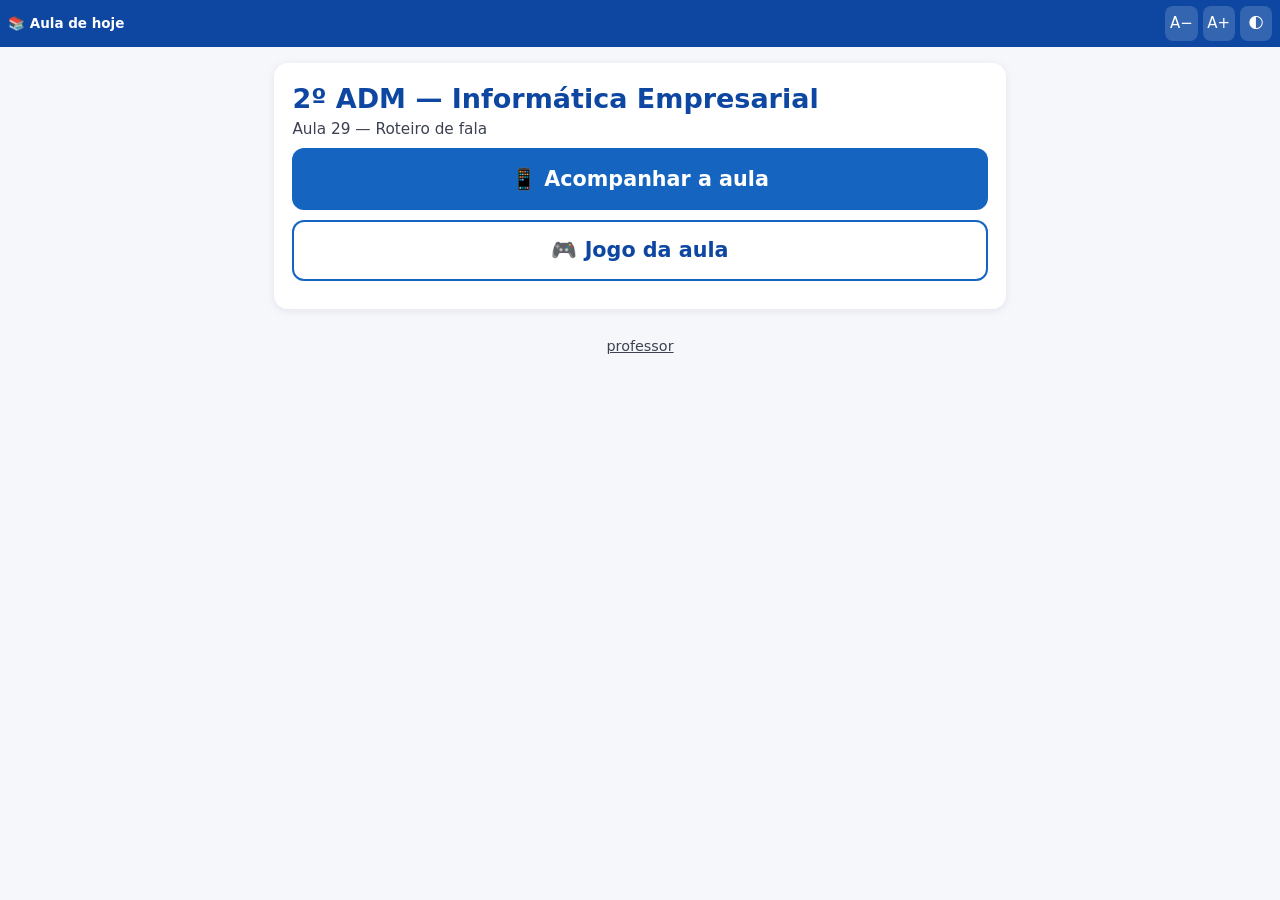
==== index.html @ 52e057ad "Add files via upload" ====
<!DOCTYPE html>
<html lang="pt-BR">
<head>
<meta charset="UTF-8">
<meta name="viewport" content="width=device-width, initial-scale=1, viewport-fit=cover">
<meta name="theme-color" content="#0D47A1">
<title>Aula de hoje</title>
<link rel="stylesheet" href="motor/viva.css">
<style>
  .card-aula { background: #fff; border-radius: var(--raio); padding: 1em; margin-bottom: 1em; box-shadow: 0 2px 10px rgba(20,30,60,.08); }
  .card-aula h2 { margin: .1em 0 .2em; color: var(--azul); }
  .card-aula .meta { color: var(--texto2); font-size: .85em; margin: 0 0 .7em; }
  .grande { display: block; text-align: center; text-decoration: none; font-size: 1.15em; padding: .8em; margin: .5em 0; border-radius: 12px; }
  .qr { max-width: 220px; margin: .4em auto 0; } .qr svg { width: 100%; height: auto; }
  .rodape { text-align: center; font-size: .8em; margin-top: 2em; }
  .rodape a { color: var(--texto2); }
</style>
</head>
<body class="aluno">
<header class="topo"><span class="tit">📚 Aula de hoje</span>
  <button type="button" data-a11y="menos" aria-label="Diminuir letra">A−</button>
  <button type="button" data-a11y="mais" aria-label="Aumentar letra">A+</button>
  <button type="button" data-a11y="contraste" aria-label="Alto contraste" aria-pressed="false">🌓</button>
</header>
<main class="aula" id="lista"></main>
<script src="motor/viva-core.js"></script>
<script src="motor/qrcode.js"></script>
<script src="aulas.js"></script>
<script>
  (function () {
    const V = Viva, L = window.AULAS_ATUAIS || [], m = V.$("#lista");
    V.a11y.init({});
    if (!L.length) { m.innerHTML = '<div class="card-aula"><h2>Nenhuma aula publicada agora.</h2><p>Aguarde o professor. 🙂</p></div>'; return; }
    const prof = new URLSearchParams(location.search).has("professor");
    m.innerHTML = (L.length > 1 ? "<p><b>Escolha a sua turma:</b></p>" : "") + L.map((a, k) => {
      const base = a.pasta.replace(/\/?$/, "/");
      return '<section class="card-aula"><h2>' + V.esc(a.rotulo) + '</h2><p class="meta">' + V.esc(a.titulo || "") + (a.data ? " · " + V.esc(a.data.split("-").reverse().join("/")) : "") + "</p>" +
        '<a class="btn grande" href="' + base + 'aluno.html">📱 Acompanhar a aula</a>' +
        (a.jogo ? '<a class="btn sec grande" href="' + base + 'jogo.html">🎮 Jogo da aula</a>' : "") +
        (a.extra || []).map((x) => '<a class="btn sec grande" href="' + V.esc(x.url) + '" target="_blank" rel="noopener">' + V.esc(x.rotulo) + "</a>").join("") +
        (prof ? '<p><a href="' + base + 'professor.html">👨‍🏫 Painel do professor</a> · <a href="' + base + 'tv.html">📺 TV</a></p><div class="qr" data-qr="' + k + '"></div>' : "") + "</section>";
    }).join("");
    if (prof) V.$$("[data-qr]").forEach((d) => (d.innerHTML = V.qrSVG(new URL(L[+d.dataset.qr].pasta.replace(/\/?$/, "/") + "aluno.html", location.href).href, 6)));
    m.insertAdjacentHTML("beforeend", '<p class="rodape"><a href="?professor">professor</a></p>');
  })();
</script>
</body>
</html>
---- motor/viva.css ----
@font-face { font-family: "Giz"; src: url("fontes/patrick-hand.woff2") format("woff2"); font-display: swap; } /* Patrick Hand, SIL OFL 1.1 */
/* Kit Aula Viva — estilos compartilhados. Cores conferidas para WCAG 2.1 AA (ferramentas/contraste.py). */
:root {
  --escala: 1;
  --azul: #0D47A1; --azul2: #1565C0; --azul-claro: #E3F2FD;
  --texto: #1a1a2e; --texto2: #3d4152; --fundo: #F6F7FB; --cartao: #ffffff; --borda: #d5d9e4;
  --dourado: #FFB300; --dourado-claro: #FFF8E1;
  --roxo: #6A1B9A; --roxo-claro: #F3E5F5;
  --verde: #2E7D32; --verde-claro: #E8F5E9;
  --vermelho: #C62828; --vermelho-claro: #FFEBEE;
  --laranja: #B33C00; --laranja-claro: #FFF3E0;
  --lousa: #1f2d26; --giz: #f5f5ee; --giz-amarelo: #ffe082;
  --cod-fundo: #0d1117; --cod-texto: #e6edf3;
  --fonte: "Segoe UI", system-ui, -apple-system, Roboto, Arial, sans-serif;
  --mono: "Cascadia Mono", "Consolas", "DejaVu Sans Mono", "Courier New", monospace;
  --raio: 14px;
}
* { box-sizing: border-box; }
html, body { margin: 0; }
body { font-family: var(--fonte); color: var(--texto); background: var(--fundo); }
button { font: inherit; cursor: pointer; color: inherit; background: #e8ebf3; border: 0; }
a { color: var(--azul2); }
code, pre, .py-editor, .pl-input { font-family: var(--mono); font-variant-ligatures: none !important; }
.btn { background: var(--azul2); color: #fff; border-radius: 10px; padding: .55em 1em; font-weight: 600; border: 2px solid transparent; }
.btn:hover { background: var(--azul); }
.btn.sec { background: #fff; color: var(--azul); border-color: var(--azul2); }
.btn.ok { background: var(--verde); }
.btn.perigo { background: var(--vermelho); }
.btn:disabled { opacity: .55; cursor: default; }
:focus-visible { outline: 3px solid var(--dourado); outline-offset: 2px; }
[hidden] { display: none !important; }

/* ===== Slide (conteúdo comum) ===== */
.slide { color: var(--texto); }
.s-titulo { color: var(--azul); margin: 0 0 .5em; line-height: 1.15; }
.s-texto { line-height: 1.45; margin: 0 0 .7em; }
.s-itens { padding-left: 1.2em; margin: 0; }
.s-itens li { margin: .35em 0; line-height: 1.4; transition: opacity .35s; }
.s-itens li.oculto { opacity: 0; }
.s-destaque { background: var(--dourado-claro); border-left: 6px solid var(--dourado); padding: .6em .9em; border-radius: 8px; margin-top: .8em; font-weight: 600; }
.s-tag { align-self: flex-start; display: inline-block; background: var(--roxo); color: #fff; font-weight: 700; border-radius: 99px; padding: .2em .8em; margin-bottom: .5em; font-size: .8em; }
.s-tag.quiz { background: var(--azul); } .s-tag.tut { background: #00695C; } .s-tag.pratica { background: var(--verde); } .s-tag.demo { background: var(--laranja); }
.s-pergunta { background: var(--azul-claro); border-radius: 10px; padding: .6em .9em; margin: .6em 0; font-weight: 600; }
.s-resposta { background: var(--verde-claro); border-left: 6px solid var(--verde); border-radius: 8px; padding: .6em .9em; margin: .6em 0; }
.s-fonte { font-size: .75em; color: var(--texto2); margin-top: .8em; }
.s-img { margin: .6em 0 0; text-align: center; } .s-img img { max-width: 100%; max-height: 340px; border-radius: 10px; } .s-img figcaption { font-size: .75em; color: var(--texto2); }
.s-hero { text-align: center; }
.s-hero h1 { margin: .2em 0; line-height: 1.1; }
.hero-emoji { font-size: 2.6em; }
.s-quadro { background: var(--lousa); color: var(--giz); border-radius: var(--raio); padding: 1em 1.3em; border: 10px solid #6d4c2f; }
.s-quadro .s-titulo { color: var(--giz-amarelo); }
.quadro-rotulo { font-size: .75em; color: var(--giz-amarelo); letter-spacing: .05em; margin-bottom: .3em; }
.quadro-linhas { font-size: calc(1.15em * var(--zq, 1)); }
.quadro-linhas p { margin: .25em 0; font-family: "Giz", "Segoe Print", "Comic Sans MS", cursive; line-height: 1.35; min-height: 1.35em; text-shadow: 0 0 1px rgba(255,255,255,.55), 1px 1px 0 rgba(0,0,0,.35); letter-spacing: .01em; }
.quadro-linhas p.digitando::after { color: #fff; content: "▮"; }
.quadro-linhas code { background: transparent; color: var(--giz-amarelo); }
.ativ-meta { display: flex; gap: .6em; flex-wrap: wrap; margin-bottom: .5em; }
.ativ-meta span { background: var(--verde-claro); color: #1b5e20; border-radius: 99px; padding: .2em .8em; font-weight: 600; font-size: .85em; }
.ativ-itens li { margin: .4em 0; line-height: 1.4; }
.ativ-itens label { display: flex; gap: .5em; align-items: flex-start; }
.ativ-itens input { width: 1.4em; height: 1.4em; flex: none; margin-top: .1em; }
.quiz-ops { display: grid; gap: .5em; }
.op { text-align: left; background: #fff; border: 2px solid var(--borda); border-radius: 10px; padding: .55em .8em; line-height: 1.3; color: var(--texto); }
.op b { display: inline-block; min-width: 1.5em; color: var(--azul); }
.op.certa { background: var(--verde-claro); border-color: var(--verde); }
.op.errada { background: var(--vermelho-claro); border-color: var(--vermelho); }
.op:disabled { cursor: default; opacity: 1; }
.cartas { display: grid; grid-template-columns: repeat(auto-fit, minmax(220px, 1fr)); gap: .7em; }
.carta { position: relative; min-height: 7em; border-radius: 12px; border: 2px solid var(--roxo); background: var(--roxo-claro); padding: .7em; perspective: 800px; color: var(--texto); }
.carta .frente, .carta .verso { display: block; line-height: 1.3; overflow-wrap: anywhere; }
.carta, .chip, .grupo, .op { min-width: 0; overflow-wrap: anywhere; }
.carta .verso { display: none; }
.carta.virada { background: #fff; border-color: var(--verde); }
.carta.virada .frente { display: none; } .carta.virada .verso { display: block; }
.carta:not(.virada) .frente { font-weight: 700; font-size: 1.1em; }
.classif-itens { display: flex; flex-wrap: wrap; gap: .4em; margin: .4em 0 .8em; min-height: 2em; }
.chip { background: #fff; border: 2px solid var(--azul2); border-radius: 99px; padding: .35em .8em; color: var(--texto); display: inline-block; }
.chip.sel { background: var(--dourado); border-color: #8a5a00; }
.chip.fixo { border-color: var(--verde); background: var(--verde-claro); margin: .15em; }
.classif-grupos { display: grid; grid-template-columns: repeat(auto-fit, minmax(200px, 1fr)); gap: .6em; }
.grupo { border: 2px dashed var(--azul2); border-radius: 12px; padding: .5em; min-height: 5em; background: #fff; }
.grupo-nome { font-weight: 700; color: var(--azul); margin-bottom: .3em; }
.treme { animation: treme .4s; }
@keyframes treme { 25% { transform: translateX(-6px); } 75% { transform: translateX(6px); } }
.faca-celular { display: inline-block; background: var(--dourado); color: #1a1a2e; font-weight: 700; padding: .4em 1em; border-radius: 99px; }
.dica-uso { font-size: .8em; color: var(--texto2); }
.balao { position: relative; background: var(--dourado-claro); border: 2px solid var(--dourado); border-radius: 14px; padding: .5em .8em; margin-top: .7em; line-height: 1.35; }
.balao::before { content: "💬 "; }

/* demo código */
.demo-cod .ed-barra { background: #1f2630; color: #c9d1d9; padding: .35em .7em; border-radius: 10px 10px 0 0; font-size: .7em; font-family: var(--mono); }
.ed-barra span { display: inline-block; width: .7em; height: .7em; border-radius: 50%; background: #ff5f56; margin-right: .25em; }
.ed-barra span:nth-child(2) { background: #ffbd2e; } .ed-barra span:nth-child(3) { background: #27c93f; }
.ed { background: var(--cod-fundo); color: var(--cod-texto); padding: .5em 0; border-radius: 0 0 10px 10px; overflow-x: auto; }
.ed-linha { display: flex; min-height: 1.45em; font-family: var(--mono); white-space: pre; }
.ed-linha.atual { background: #1c2b44; }
.ed-n { color: #8b949e; width: 2.4em; text-align: right; padding-right: .7em; flex: none; user-select: none; }
.ed code { background: none; color: inherit; }
.digitando::after { content: "▌"; color: var(--dourado); animation: pisca 1s steps(1) infinite; }
@keyframes pisca { 50% { opacity: 0; } }
.hl-kw { color: #ff7b72; } .hl-str { color: #a5d6ff; } .hl-num { color: #79c0ff; } .hl-com { color: #8b949e; } .hl-bi { color: #d2a8ff; } .hl-op { color: #e6edf3; }
.saida { margin-top: .5em; background: #fff; border: 2px solid var(--verde); border-radius: 10px; }
.saida-rot { background: var(--verde); color: #fff; font-weight: 700; padding: .2em .7em; font-size: .75em; }
.saida pre, pre.codigo { margin: 0; padding: .5em .8em; white-space: pre-wrap; font-family: var(--mono); }
pre.codigo { background: var(--cod-fundo); color: var(--cod-texto); border-radius: 10px; }

/* demo carta / e-mail */
.demo-carta { background: #fff; border: 2px solid var(--borda); border-radius: 12px; padding: .6em .9em; }
.demo-carta.papel { background: #fffdf5; background-image: repeating-linear-gradient(transparent 0 1.9em, #e3e7f1 1.9em 2em); }
.ct-cab { border-bottom: 2px solid var(--borda); margin-bottom: .4em; padding-bottom: .3em; }
.ct-campo { display: flex; gap: .6em; align-items: baseline; padding: .2em .3em; border-radius: 8px; min-height: 1.6em; }
.ct-campo.atual { background: var(--dourado-claro); outline: 2px solid var(--dourado); }
.ct-rot { flex: none; font-size: .7em; font-weight: 700; color: #fff; background: var(--azul2); border-radius: 99px; padding: .1em .6em; min-width: 5.5em; text-align: center; }
.ct-corpo .ct-campo { flex-direction: column; gap: .1em; }
.ct-corpo .ct-rot { background: var(--roxo); }
.ct-txt { line-height: 1.4; min-width: 0; overflow-wrap: anywhere; }
.ct-campo.vazia .ct-txt { color: transparent; }

/* demo e prática de planilha */
.pl-fx { display: flex; align-items: center; gap: .4em; border: 2px solid var(--borda); border-bottom: 0; background: #fff; padding: .3em .5em; border-radius: 10px 10px 0 0; font-family: var(--mono); }
.pl-nome { font-weight: 700; min-width: 2.6em; color: var(--azul); }
.pl-f { color: var(--texto2); font-style: italic; }
.pl-entrada { flex: 1; min-height: 1.3em; }
.pl-input { flex: 1; min-width: 0; font-size: 1em; padding: .3em .4em; border: 2px solid var(--azul2); border-radius: 6px; }
.pl-rola { overflow-x: auto; }
table.pl { border-collapse: collapse; background: #fff; width: 100%; font-variant-numeric: tabular-nums; }
.pl th { background: #eef1f6; color: var(--texto2); font-weight: 600; border: 1px solid #c7ccd8; padding: .2em .4em; font-size: .8em; }
.pl td { border: 1px solid #c7ccd8; padding: .25em .45em; white-space: nowrap; height: 1.8em; }
.pl td.num { text-align: right; }
.pl td.cab { font-weight: 700; background: #f3f6fb; }
.pl td.sel { outline: 3px solid var(--azul2); outline-offset: -3px; background: #e8f0fe; }
.pl td.ref { background: #fff3cd; box-shadow: inset 0 0 0 2px #c77700; }
.pl td.edit { background: #fffbea; cursor: pointer; }
.pl td.edit.sel { background: #e8f0fe; }
.pl td.acende { animation: acende 1.2s; }
@keyframes acende { 0% { background: #c8f7c5; } 100% { background: #e8f0fe; } }
.pl-msg { min-height: 1.4em; margin: .4em 0; }
.pl-msg.ok { color: var(--verde); font-weight: 700; }

/* python */
.py-editor { width: 100%; background: var(--cod-fundo); color: var(--cod-texto); border: 0; border-radius: 10px; padding: .6em; font-size: .95em; line-height: 1.45; tab-size: 4; resize: vertical; }
.py-botoes { display: flex; gap: .5em; margin: .5em 0; }
.py-saida { background: #fff; border: 2px solid var(--borda); border-radius: 10px; padding: .5em; min-height: 2.5em; white-space: pre-wrap; margin: 0; }
.py-saida.erro { border-color: var(--vermelho); color: #8e1b1b; background: var(--vermelho-claro); }
.py-saida.ok { border-color: var(--verde); background: var(--verde-claro); }

/* desenho */
.desenho canvas { width: 100%; border: 2px solid var(--borda); border-radius: 10px; background: #fff; touch-action: none; }
.cores { display: flex; gap: .4em; align-items: center; flex-wrap: wrap; margin-bottom: .4em; }
.cor { width: 2.2em; height: 2.2em; border-radius: 50%; border: 3px solid #fff; box-shadow: 0 0 0 2px var(--borda); }
.cor.sel { box-shadow: 0 0 0 3px var(--texto); }

/* apoio, glossário, dica */
.apoio-box { display: none; gap: .7em; align-items: center; background: var(--dourado-claro); border: 3px solid var(--dourado); border-radius: 14px; padding: .6em .8em; margin-bottom: .7em; }
.modo-apoio .apoio-box { display: flex; }
.apoio-emoji { font-size: 2.2em; }
.apoio-box p { margin: 0; font-size: 1.1em; font-weight: 600; line-height: 1.35; }
.glossario, .dica { margin-top: .8em; background: #fff; border: 2px solid var(--borda); border-radius: 10px; padding: .4em .7em; }
.glossario summary, .dica summary { font-weight: 700; cursor: pointer; }
.glossario dt { font-weight: 700; margin-top: .4em; } .glossario dd { margin: 0 0 .2em; }

/* ===== TV (palco 1600×900 escalado) ===== */
body.tv { background: #000; overflow: hidden; height: 100vh; }
.palco-envoltorio { width: 100vw; height: 100vh; display: flex; align-items: center; justify-content: center; }
.palco { width: 1600px; height: 900px; flex: none; transform-origin: center; background: var(--fundo); padding: 60px 90px; font-size: 38px; overflow: hidden; position: relative; display: flex; flex-direction: column; justify-content: safe center; }
.palco .s-titulo { font-size: 1.6em; }
.palco.t-hero { background: linear-gradient(135deg, #0D47A1, #0A2540); }
.palco.t-hero .s-hero { color: #fff; } .palco.t-hero .s-hero h1 { font-size: 2.3em; } .palco.t-hero .hero-sub { color: #e3f2fd; font-size: 1.1em; }
.palco.t-quadro { background: #2b2b2b; }
.palco.t-demo .ed-linha, .palco.t-demo .saida pre { font-size: .9em; }
.palco.t-demo.m-planilha .pl td, .palco.t-demo.m-planilha .pl th { font-size: .75em; }
.palco .cartas { grid-template-columns: repeat(auto-fit, minmax(300px, 1fr)); }
.palco .op { font-size: .9em; }
.palco .s-fonte { font-size: .55em; }
.palco .glossario { display: none; }
.palco-rodape { position: absolute; bottom: 14px; right: 24px; font-size: 18px; color: #5a6072; }
.tv-espera { color: #fff; font-family: var(--fonte); text-align: center; }

/* ===== Celular do aluno ===== */
body.aluno { font-size: calc(18px * var(--escala)); background: var(--fundo); }
.topo { position: sticky; top: 0; z-index: 10; background: var(--azul); color: #fff; padding: 6px 8px; display: flex; align-items: center; gap: 5px; flex-wrap: nowrap; font-size: 15px; }
.topo .tit { flex: 1; min-width: 0; font-weight: 700; white-space: nowrap; overflow: hidden; text-overflow: ellipsis; font-size: .9em; }
.topo button { background: rgba(255,255,255,.16); color: #fff; border-radius: 8px; min-width: 2.15em; height: 2.3em; padding: 0 .3em; flex: none; }
@media (max-width: 400px) { .topo .tit { display: none; } .topo { justify-content: space-between; } }
.topo button[aria-pressed="true"], .topo button.ativo { background: var(--dourado); color: #1a1a2e; }
.status { font-size: 12px; padding: .15em .55em; border-radius: 99px; background: #fff; color: var(--texto); white-space: nowrap; flex: none; }
.status.ao-vivo { background: #c8f7c5; color: #14532d; } .status.offline { background: #ffe0b2; color: #6b2e00; }
#adesivos { font-weight: 700; } #adesivos.pulo { animation: pulo .5s; }
@keyframes pulo { 50% { transform: scale(1.35); } }
.aviso-barra { background: var(--dourado-claro); border-bottom: 2px solid var(--dourado); padding: .4em .7em; font-size: .85em; display: flex; gap: .5em; align-items: center; flex-wrap: wrap; }
.aviso-barra .btn { padding: .3em .7em; }
main.aula { padding: .9em .8em 6.5em; max-width: 760px; margin: 0 auto; }
.slide.ctx-aluno { background: var(--cartao); border-radius: var(--raio); padding: 1em; box-shadow: 0 2px 10px rgba(20,30,60,.08); }
.ctx-aluno .s-titulo { font-size: 1.35em; }
.ctx-aluno.t-hero { background: linear-gradient(135deg, #0D47A1, #0A2540); }
.ctx-aluno.t-hero .s-hero { color: #fff; } .ctx-aluno.t-hero .hero-sub { color: #e3f2fd; }
.ctx-aluno .ed-linha, .ctx-aluno .saida pre { font-size: .85em; }
.ctx-aluno .cartas { grid-template-columns: repeat(auto-fit, minmax(min(100%, 8.5em), 1fr)); }
.ctx-aluno .op { min-height: 2.8em; }
.navbar { font-size: 17px; position: fixed; left: 0; right: 0; bottom: 0; background: #fff; border-top: 2px solid var(--borda); display: flex; gap: .5em; padding: .5em .6em calc(.5em + env(safe-area-inset-bottom)); align-items: center; z-index: 10; }
.navbar .btn { flex: 1; min-height: 2.8em; }
.navbar .pos { font-size: .8em; color: var(--texto2); min-width: 3.5em; text-align: center; }
.trava { text-align: center; padding: 1.2em .8em; }
.trava input { font-size: 1.2em; padding: .4em; width: 9em; text-align: center; border: 2px solid var(--azul2); border-radius: 8px; text-transform: lowercase; }
.demo-repetir { margin-top: .6em; display: flex; gap: .5em; flex-wrap: wrap; }
.feedback-box { background: #fff; border-radius: var(--raio); padding: 1em; margin-top: 1em; border: 2px solid var(--borda); }
.emojis { display: flex; justify-content: space-between; gap: .3em; margin: .5em 0; }
.emojis button { font-size: 1.8em; background: #f1f3f8; border-radius: 12px; flex: 1; padding: .2em 0; }
.emojis button.sel { background: var(--dourado); }
.rot { font-weight: 700; display: block; margin: .6em 0 .2em; }
.resp-texto { width: 100%; font: inherit; padding: .5em; border: 2px solid var(--borda); border-radius: 10px; }

/* ===== Toast ===== */
#viva-toast { position: fixed; left: 50%; bottom: 5.5em; transform: translateX(-50%) translateY(20px); background: #263238; color: #fff; padding: .6em 1em; border-radius: 12px; opacity: 0; pointer-events: none; transition: .25s; z-index: 50; max-width: 90vw; text-align: center; font-size: 1rem; }
#viva-toast.mostra { opacity: 1; transform: translateX(-50%); }
#viva-toast.ok { background: var(--verde); }

/* ===== Acessibilidade ===== */
.alto-contraste body, html.alto-contraste body { background: #000; }
html.alto-contraste .slide.ctx-aluno, html.alto-contraste .feedback-box { background: #000; color: #fff; border: 2px solid #fff; }
html.alto-contraste .ctx-aluno .s-titulo { color: #ffe082; }
html.alto-contraste .ctx-aluno .op, html.alto-contraste .ctx-aluno .chip, html.alto-contraste .ctx-aluno .grupo, html.alto-contraste .ctx-aluno .carta { background: #000; color: #fff; border-color: #fff; }
html.alto-contraste .ctx-aluno .op b, html.alto-contraste .ctx-aluno .grupo-nome { color: #ffe082; }
html.alto-contraste .ctx-aluno .op.certa { border-color: #7CFC00; border-width: 4px; }
html.alto-contraste .ctx-aluno .op.errada { border-color: #ff6e6e; border-width: 4px; text-decoration: line-through; }
html.alto-contraste .ctx-aluno .s-resposta, html.alto-contraste .ctx-aluno .balao, html.alto-contraste .ctx-aluno .s-pergunta, html.alto-contraste .apoio-box, html.alto-contraste .ctx-aluno .s-destaque { background: #000; color: #fff; border: 2px solid #ffe082; }
html.alto-contraste .glossario, html.alto-contraste .dica { background: #000; color: #fff; border-color: #fff; }
html.sem-mov *, html.sem-mov *::before, html.sem-mov *::after { animation: none !important; transition: none !important; }
@media (prefers-reduced-motion: reduce) { *, *::before, *::after { animation: none !important; transition: none !important; } }

/* tutorial de ferramenta */
.tut-passos { padding-left: 1.4em; margin: .3em 0; }
.tut-passos li { margin: .45em 0; line-height: 1.45; transition: opacity .35s; }
.tut-passos li.oculto { opacity: 0; }
.tut-passos label { display: flex; gap: .5em; align-items: flex-start; }
.tut-passos input { width: 1.4em; height: 1.4em; flex: none; margin-top: .15em; }
.menu-cam { display: inline-flex; flex-wrap: wrap; align-items: center; gap: .2em; vertical-align: middle; }
.menu-it { background: #fff; border: 2px solid #5f6368; border-radius: 6px; padding: 0 .4em; font-weight: 700; color: #202124; font-size: .9em; }
.menu-seta { color: var(--texto2); font-weight: 700; }
kbd { background: #f1f3f4; border: 1px solid #9aa0a6; border-bottom-width: 3px; border-radius: 5px; padding: 0 .35em; font-family: var(--mono); font-size: .85em; color: #202124; }
.tut-dica { display: block; color: var(--texto2); font-size: .85em; margin-top: .15em; }
.palco.t-quadro .quadro-linhas p.giz-vazia, .ctx-aluno .quadro-linhas p.giz-vazia { min-height: 1.35em; }

.ctx-aluno table.pl { font-size: .85em; }
.ctx-aluno .pl-fx .btn { padding: .3em .6em; }
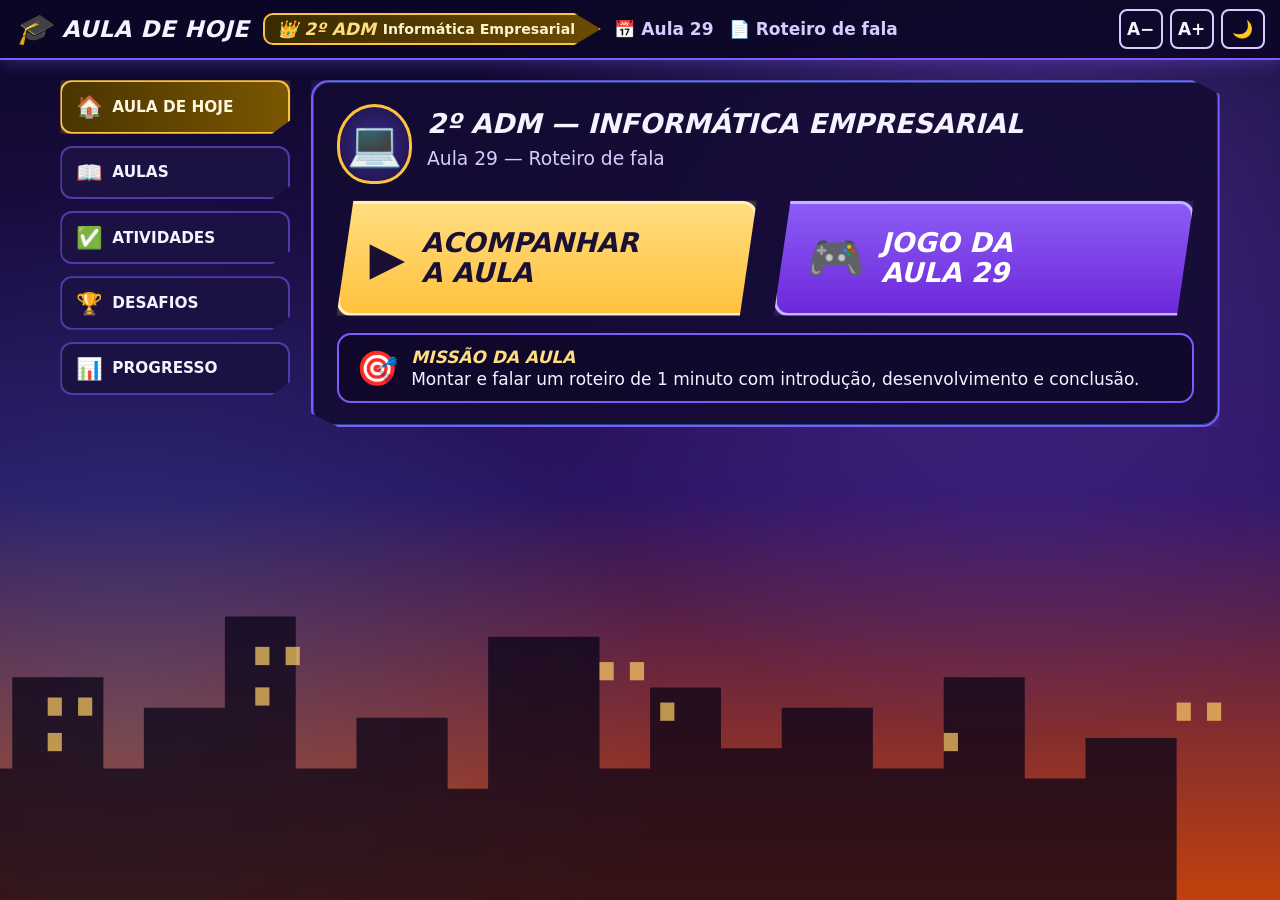
==== commit aad0c788: "Aula Viva 1.2: página dos alunos nova, área do professor e QR na TV - index.html: página dos alunos " ====
--- a/index.html
+++ b/index.html
@@ -3,46 +3,139 @@
 <head>
 <meta charset="UTF-8">
 <meta name="viewport" content="width=device-width, initial-scale=1, viewport-fit=cover">
-<meta name="theme-color" content="#0D47A1">
+<meta name="theme-color" content="#140c33">
 <title>Aula de hoje</title>
 <link rel="stylesheet" href="motor/viva.css">
-<style>
-  .card-aula { background: #fff; border-radius: var(--raio); padding: 1em; margin-bottom: 1em; box-shadow: 0 2px 10px rgba(20,30,60,.08); }
-  .card-aula h2 { margin: .1em 0 .2em; color: var(--azul); }
-  .card-aula .meta { color: var(--texto2); font-size: .85em; margin: 0 0 .7em; }
-  .grande { display: block; text-align: center; text-decoration: none; font-size: 1.15em; padding: .8em; margin: .5em 0; border-radius: 12px; }
-  .qr { max-width: 220px; margin: .4em auto 0; } .qr svg { width: 100%; height: auto; }
-  .rodape { text-align: center; font-size: .8em; margin-top: 2em; }
-  .rodape a { color: var(--texto2); }
-</style>
+<link rel="stylesheet" href="motor/viva-hub.css">
 </head>
-<body class="aluno">
-<header class="topo"><span class="tit">📚 Aula de hoje</span>
-  <button type="button" data-a11y="menos" aria-label="Diminuir letra">A−</button>
-  <button type="button" data-a11y="mais" aria-label="Aumentar letra">A+</button>
-  <button type="button" data-a11y="contraste" aria-label="Alto contraste" aria-pressed="false">🌓</button>
+<body class="hub">
+<div class="hub-fundo" aria-hidden="true">
+  <svg class="hub-cidade" viewBox="0 0 1600 400" preserveAspectRatio="xMidYMax slice"><path d="M0 400V250h70v-40h60v60h50V180h90v90h40v-60h80v-90h70v150h60v-50h90v70h40V140h110v130h50v-80h70v60h60V210h90v60h70v-90h80v100h60v-40h90v160z" /><g class="janelas"><rect x="215" y="200" width="14" height="18"/><rect x="245" y="200" width="14" height="18"/><rect x="215" y="235" width="14" height="18"/><rect x="420" y="150" width="14" height="18"/><rect x="450" y="150" width="14" height="18"/><rect x="420" y="190" width="14" height="18"/><rect x="760" y="165" width="14" height="18"/><rect x="790" y="165" width="14" height="18"/><rect x="820" y="205" width="14" height="18"/><rect x="1100" y="235" width="14" height="18"/><rect x="1330" y="205" width="14" height="18"/><rect x="1360" y="205" width="14" height="18"/></g></svg>
+</div>
+
+<header class="hub-topo">
+  <div class="hub-marca"><span class="hub-logo" aria-hidden="true">🎓</span><span id="t-pagina">Aula de hoje</span></div>
+  <div class="hub-turma" id="t-turma"></div>
+  <div class="hub-aula" id="t-aula"></div>
+  <div class="hub-a11y">
+    <button type="button" data-a11y="menos" aria-label="Diminuir letra">A−</button>
+    <button type="button" data-a11y="mais" aria-label="Aumentar letra">A+</button>
+    <button type="button" id="b-tema" aria-label="Tema claro ou escuro">🌙</button>
+  </div>
 </header>
-<main class="aula" id="lista"></main>
+
+<div class="hub-corpo">
+  <nav class="hub-menu" aria-label="Seções">
+    <button type="button" data-ver="hoje" class="ativo"><span aria-hidden="true">🏠</span> Aula de hoje</button>
+    <button type="button" data-ver="aulas"><span aria-hidden="true">📖</span> Aulas</button>
+    <button type="button" data-ver="atividades"><span aria-hidden="true">✅</span> Atividades</button>
+    <button type="button" data-ver="desafios"><span aria-hidden="true">🏆</span> Desafios</button>
+    <button type="button" data-ver="progresso"><span aria-hidden="true">📊</span> Progresso</button>
+  </nav>
+  <main class="hub-main" id="main" aria-live="polite"><p class="hub-carregando">Carregando…</p></main>
+</div>
+
+<script src="config.js"></script>
 <script src="motor/viva-core.js"></script>
-<script src="motor/qrcode.js"></script>
 <script src="aulas.js"></script>
 <script>
-  (function () {
-    const V = Viva, L = window.AULAS_ATUAIS || [], m = V.$("#lista");
-    V.a11y.init({});
-    if (!L.length) { m.innerHTML = '<div class="card-aula"><h2>Nenhuma aula publicada agora.</h2><p>Aguarde o professor. 🙂</p></div>'; return; }
-    const prof = new URLSearchParams(location.search).has("professor");
-    m.innerHTML = (L.length > 1 ? "<p><b>Escolha a sua turma:</b></p>" : "") + L.map((a, k) => {
-      const base = a.pasta.replace(/\/?$/, "/");
-      return '<section class="card-aula"><h2>' + V.esc(a.rotulo) + '</h2><p class="meta">' + V.esc(a.titulo || "") + (a.data ? " · " + V.esc(a.data.split("-").reverse().join("/")) : "") + "</p>" +
-        '<a class="btn grande" href="' + base + 'aluno.html">📱 Acompanhar a aula</a>' +
-        (a.jogo ? '<a class="btn sec grande" href="' + base + 'jogo.html">🎮 Jogo da aula</a>' : "") +
-        (a.extra || []).map((x) => '<a class="btn sec grande" href="' + V.esc(x.url) + '" target="_blank" rel="noopener">' + V.esc(x.rotulo) + "</a>").join("") +
-        (prof ? '<p><a href="' + base + 'professor.html">👨‍🏫 Painel do professor</a> · <a href="' + base + 'tv.html">📺 TV</a></p><div class="qr" data-qr="' + k + '"></div>' : "") + "</section>";
-    }).join("");
-    if (prof) V.$$("[data-qr]").forEach((d) => (d.innerHTML = V.qrSVG(new URL(L[+d.dataset.qr].pasta.replace(/\/?$/, "/") + "aluno.html", location.href).href, 6)));
-    m.insertAdjacentHTML("beforeend", '<p class="rodape"><a href="?professor">professor</a></p>');
-  })();
+(function () {
+  "use strict";
+  const V = Viva, esc = V.esc, md = V.md, $ = V.$;
+  const SITE = window.SITE || {};
+  // compatível com o formato antigo (AULAS_ATUAIS)
+  const LISTA = (window.AULAS || (window.AULAS_ATUAIS || []).map((a) => Object.assign({ hoje: true }, a))).map((a) => Object.assign({}, a, { pasta: a.pasta.replace(/\/?$/, "/") }));
+  const DADOS = {};
+  V.a11y.init({});
+
+  /* tema claro/escuro */
+  const temaAtual = () => V.store.get("viva:hub-tema", "escuro");
+  const tema = () => { document.documentElement.classList.toggle("hub-claro", temaAtual() === "claro"); $("#b-tema").textContent = temaAtual() === "claro" ? "☀️" : "🌙"; };
+  $("#b-tema").onclick = () => { V.store.set("viva:hub-tema", temaAtual() === "claro" ? "escuro" : "claro"); tema(); };
+  tema();
+
+  /* lê o aula.js de cada aula, uma de cada vez */
+  function carregar(i) {
+    if (i >= LISTA.length) return pronto();
+    const sc = document.createElement("script");
+    sc.src = LISTA[i].pasta + "aula.js";
+    sc.onload = () => { DADOS[LISTA[i].pasta] = window.AULA; window.AULA = undefined; carregar(i + 1); };
+    sc.onerror = () => carregar(i + 1);
+    document.head.appendChild(sc);
+  }
+
+  const num = (a, d) => a.numero || ((d && d.titulo || "").match(/Aula\s+(\d+)/i) || [])[1] || "";
+  const nomeCurto = (d) => (d ? d.titulo.replace(/^Aula\s+\d+\s*[—–-]\s*/i, "") : "");
+  const estrelasJogo = (d) => { if (!d || !d.jogo) return null; const st = V.store.get("viva:jogo:" + d.id, null); const f = d.jogo.fases; return { tem: f.reduce((s, x) => s + ((((st && st.fases && st.fases[x.id]) || {}).primeira) || 0), 0), max: f.length * 3 }; };
+  const estrelasAula = (d) => (d ? (V.store.get("viva:aluno:" + d.id, {}).adesivos || 0) : 0);
+
+  function botoes(a, d, grande) {
+    const n = num(a, d);
+    return '<div class="hub-botoes' + (grande ? " grande" : "") + '">' +
+      '<a class="hub-btn ouro" href="' + esc(a.pasta) + 'aluno.html"><span class="ic" aria-hidden="true">▶</span><span>Acompanhar<br>a aula</span></a>' +
+      (d && d.jogo ? '<a class="hub-btn roxo" href="' + esc(a.pasta) + 'jogo.html"><span class="ic" aria-hidden="true">🎮</span><span>Jogo da<br>Aula ' + esc(n) + "</span></a>" : "") + "</div>";
+  }
+
+  const VIEWS = {
+    hoje() {
+      const hoje = LISTA.filter((a) => a.hoje);
+      if (!hoje.length) return '<section class="hub-card"><h1>Nenhuma aula marcada para hoje.</h1><p>Veja todas em <b>Aulas</b>.</p></section>';
+      return hoje.map((a) => {
+        const d = DADOS[a.pasta]; if (!d) return "";
+        return '<section class="hub-card destaque"><div class="hub-cab"><span class="hub-escudo" aria-hidden="true">💻</span><div><h1>' + esc(SITE.turma || "") + (SITE.turma ? " — " : "") + esc(d.disciplina || "") + '</h1><p class="hub-sub">Aula ' + esc(num(a, d)) + " — " + esc(nomeCurto(d)) + "</p></div></div>" + botoes(a, d, true) +
+          '<div class="hub-missao"><span aria-hidden="true">🎯</span><div><b>Missão da aula</b><p>' + md(d.objetivo || "Acompanhar o conteúdo e participar do jogo.") + "</p></div></div></section>";
+      }).join("");
+    },
+    aulas() {
+      return '<section class="hub-card"><h1>📖 Aulas</h1><div class="hub-lista">' + LISTA.slice().reverse().map((a) => {
+        const d = DADOS[a.pasta]; if (!d) return "";
+        return '<article class="hub-item' + (a.hoje ? " hoje" : "") + '"><div class="hub-num">' + esc(num(a, d)) + '</div><div class="hub-info"><h2>' + esc(nomeCurto(d)) + (a.hoje ? ' <span class="hub-tag">hoje</span>' : "") + "</h2><p>" + md(d.objetivo || "") + "</p>" + botoes(a, d) + "</div></article>";
+      }).join("") + "</div></section>";
+    },
+    atividades() {
+      const blocos = LISTA.slice().reverse().map((a) => {
+        const d = DADOS[a.pasta]; if (!d) return "";
+        const at = d.slides.filter((s) => s.tipo === "atividade");
+        if (!at.length) return "";
+        return '<article class="hub-item"><div class="hub-num">' + esc(num(a, d)) + '</div><div class="hub-info"><h2>' + esc(nomeCurto(d)) + "</h2>" + at.map((s) => "<h3>" + md(s.titulo) + "</h3>" + (s.entrega ? '<p class="hub-entrega">📤 ' + md(s.entrega) + "</p>" : "") + "<ol>" + s.itens.map((x) => "<li>" + md(x) + "</li>").join("") + "</ol>").join("") + "</div></article>";
+      }).join("");
+      return '<section class="hub-card"><h1>✅ Atividades</h1><p class="hub-sub">As atividades para casa e as entregas ficam no Google Classroom.</p><div class="hub-lista">' + (blocos || "<p>Nenhuma atividade ainda.</p>") + "</div></section>";
+    },
+    desafios() {
+      return '<section class="hub-card"><h1>🏆 Desafios</h1><div class="hub-lista">' + LISTA.slice().reverse().map((a) => {
+        const d = DADOS[a.pasta]; if (!d || !d.jogo) return "";
+        const e = estrelasJogo(d), cheias = Math.round((e.tem / e.max) * 5);
+        return '<article class="hub-item"><div class="hub-num">' + esc(d.jogo.emoji || "🎮") + '</div><div class="hub-info"><h2>' + esc(d.jogo.titulo) + "</h2><p>Jogo da Aula " + esc(num(a, d)) + " — " + esc(nomeCurto(d)) + '</p><p class="hub-estrelas" aria-label="' + e.tem + " de " + e.max + ' estrelas">' + "⭐".repeat(cheias) + '<span class="apagada">' + "⭐".repeat(5 - cheias) + "</span> " + e.tem + "/" + e.max + '</p><a class="hub-btn roxo pequeno" href="' + esc(a.pasta) + 'jogo.html"><span class="ic" aria-hidden="true">🎮</span><span>Jogar</span></a></div></article>';
+      }).join("") + "</div></section>";
+    },
+    progresso() {
+      let totA = 0, totJ = 0, maxJ = 0;
+      const linhas = LISTA.map((a) => {
+        const d = DADOS[a.pasta]; if (!d) return "";
+        const ea = estrelasAula(d), ej = estrelasJogo(d); totA += ea; if (ej) { totJ += ej.tem; maxJ += ej.max; }
+        return "<tr><td>Aula " + esc(num(a, d)) + "</td><td>" + esc(nomeCurto(d)) + '</td><td class="n">⭐ ' + ea + '</td><td class="n">' + (ej ? ej.tem + "/" + ej.max : "—") + "</td></tr>";
+      }).join("");
+      return '<section class="hub-card"><h1>📊 Progresso</h1><p class="hub-sub">Fica salvo neste aparelho. Em outro celular começa do zero.</p><div class="hub-placar"><div><b>' + totA + '</b><span>estrelas nas aulas</span></div><div><b>' + totJ + "/" + maxJ + '</b><span>estrelas nos jogos</span></div></div><div class="hub-rola"><table class="hub-tab"><thead><tr><th>Aula</th><th>Tema</th><th>Na aula</th><th>No jogo</th></tr></thead><tbody>' + linhas + "</tbody></table></div></section>";
+    },
+  };
+
+  function mostrar(v) {
+    V.$$(".hub-menu button").forEach((b) => b.classList.toggle("ativo", b.dataset.ver === v));
+    $("#main").innerHTML = VIEWS[v]();
+    $("#t-pagina").textContent = { hoje: "Aula de hoje", aulas: "Aulas", atividades: "Atividades", desafios: "Desafios", progresso: "Progresso" }[v];
+    history.replaceState(null, "", "#" + v);
+  }
+  V.$$(".hub-menu button").forEach((b) => (b.onclick = () => mostrar(b.dataset.ver)));
+
+  function pronto() {
+    const h = LISTA.find((a) => a.hoje), d = h && DADOS[h.pasta];
+    $("#t-turma").innerHTML = SITE.turma ? '<span aria-hidden="true">👑</span> ' + esc(SITE.turma) + (SITE.disciplina ? " <small>" + esc(SITE.disciplina) + "</small>" : "") : "";
+    $("#t-aula").innerHTML = d ? "<span>📅 Aula " + esc(num(h, d)) + "</span><span>📄 " + esc(nomeCurto(d)) + "</span>" : "";
+    if (SITE.imagem) document.body.insertAdjacentHTML("beforeend", '<img class="hub-arte" src="' + esc(SITE.imagem) + '" alt="">');
+    mostrar(location.hash.slice(1) in VIEWS ? location.hash.slice(1) : "hoje");
+  }
+  carregar(0);
+})();
 </script>
 </body>
 </html>
--- a/motor/viva.css
+++ b/motor/viva.css
@@ -243,3 +243,21 @@
 
 .ctx-aluno table.pl { font-size: .85em; }
 .ctx-aluno .pl-fx .btn { padding: .3em .6em; }
+
+.des-como { margin: .2em 0 .6em; padding-left: 1.3em; } .des-como li { margin: .25em 0; }
+.des-txt { display: flex; gap: .4em; margin-bottom: .4em; flex-wrap: wrap; } .des-txt input { flex: 1; min-width: 8em; font: inherit; padding: .4em; border: 2px solid var(--borda); border-radius: 8px; }
+.des-aviso { min-height: 1.2em; margin: .2em 0; font-weight: 600; color: var(--azul); }
+.prof-clicavel .chip:not(.fixo), .prof-clicavel .grupo { cursor: pointer; }
+.prof-clicavel .chip.sel { background: var(--dourado); }
+
+#portao { position: fixed; inset: 0; background: #120a2a; display: flex; align-items: center; justify-content: center; z-index: 100; font-size: 18px; }
+#portao form { background: #fff; color: var(--texto); padding: 1.5em; border-radius: 16px; width: min(92vw, 380px); text-align: center; }
+#portao input { width: 100%; font-size: 1.1em; padding: .5em; border: 2px solid var(--azul2); border-radius: 8px; }
+#portao .msg { color: var(--vermelho); min-height: 1.2em; }
+/* QR na TV */
+#tv-qr { position: absolute; inset: 0; background: #0a061e; color: #fff; display: flex; align-items: center; justify-content: center; gap: 70px; z-index: 5; font-family: var(--fonte); }
+#tv-qr .qr-caixa { background: #fff; padding: 22px; border-radius: 20px; width: 520px; } #tv-qr .qr-caixa svg { width: 100%; height: auto; display: block; }
+#tv-qr h2 { font-size: 64px; margin: 0 0 20px; color: #ffe082; } #tv-qr p { font-size: 34px; margin: 10px 0; max-width: 760px; } #tv-qr .url { font: 700 30px var(--mono); word-break: break-all; color: #fff; }
+.tv-btn-qr { position: fixed; top: 10px; right: 10px; z-index: 10; opacity: .2; background: #fff; color: #111; border-radius: 10px; padding: 8px 14px; font-size: 18px; }
+.tv-btn-qr:hover, .tv-btn-qr:focus { opacity: 1; }
+.links-alunos label { display: block; font-weight: 700; margin-top: .7em; } .links-alunos .linha { display: flex; gap: .4em; } .links-alunos input { flex: 1; font: 15px var(--mono); padding: .4em; }
--- a/motor/viva-hub.css
+++ b/motor/viva-hub.css
@@ -0,0 +1,104 @@
+/* Kit Aula Viva — página inicial dos alunos (hub) no estilo "painel de jogo": roxo, dourado e neon.
+   Contraste conferido em ferramentas/contraste.py. Tema claro opcional (html.hub-claro). */
+:root {
+  --h-fundo1: #0c0726; --h-fundo2: #2a1260; --h-por: #c2410c;
+  --h-painel: rgba(20, 12, 51, .9); --h-borda: #7c5cff; --h-borda2: #38bdf8;
+  --h-texto: #f5f3ff; --h-texto2: #d6ccff; --h-ouro: #ffc23d; --h-ouro2: #ffdd80; --h-roxo: #6d28d9; --h-roxo2: #8b5cf6;
+  --h-menu: #1b1142; --h-tinta: #1a1033;
+}
+html.hub-claro { --h-fundo1: #e9e4ff; --h-fundo2: #c7d2fe; --h-por: #fdba74; --h-painel: rgba(255, 255, 255, .95); --h-borda: #6d28d9; --h-borda2: #0369a1; --h-texto: #1a1033; --h-texto2: #3b2a73; --h-menu: #ffffff; }
+body.hub { margin: 0; min-height: 100vh; color: var(--h-texto); font-size: calc(17px * var(--escala)); background: linear-gradient(180deg, var(--h-fundo1) 0%, var(--h-fundo2) 55%, var(--h-por) 100%); background-attachment: fixed; }
+.hub-fundo { position: fixed; inset: 0; pointer-events: none; z-index: 0; overflow: hidden; }
+.hub-fundo::before { content: ""; position: absolute; inset: 0; background: radial-gradient(circle at 80% 20%, rgba(139, 92, 246, .35), transparent 45%), radial-gradient(circle at 10% 80%, rgba(56, 189, 248, .18), transparent 40%); }
+.hub-cidade { position: absolute; bottom: 0; left: 0; width: 100%; height: 45vh; fill: rgba(8, 4, 24, .75); }
+.hub-cidade .janelas rect { fill: #ffcf66; opacity: .7; }
+html.hub-claro .hub-cidade { fill: rgba(60, 40, 120, .18); } html.hub-claro .hub-cidade .janelas rect { opacity: .3; }
+
+/* topo */
+.hub-topo { position: sticky; top: 0; z-index: 5; display: flex; align-items: center; gap: .8em; padding: .5em .9em; background: rgba(12, 7, 38, .92); border-bottom: 2px solid var(--h-borda); box-shadow: 0 0 18px rgba(124, 92, 255, .45); flex-wrap: wrap; }
+html.hub-claro .hub-topo { background: rgba(255, 255, 255, .95); }
+.hub-marca { display: flex; align-items: center; gap: .4em; font-weight: 900; font-style: italic; text-transform: uppercase; font-size: 1.35em; letter-spacing: .02em; }
+.hub-logo { font-size: 1.3em; }
+.hub-turma { display: flex; align-items: center; gap: .4em; background: linear-gradient(90deg, #3a2a00, #6b4b00); color: var(--h-ouro2); border: 2px solid var(--h-ouro); border-radius: 10px; padding: .25em .7em; font-weight: 900; font-style: italic; text-transform: uppercase; clip-path: polygon(0 0, 92% 0, 100% 50%, 92% 100%, 0 100%); padding-right: 1.4em; }
+.hub-turma small { color: #fff3cf; font-style: normal; font-weight: 700; text-transform: none; }
+.hub-aula { display: flex; gap: .9em; color: var(--h-texto2); font-weight: 600; flex: 1; min-width: 0; flex-wrap: wrap; }
+.hub-a11y { display: flex; gap: .4em; margin-left: auto; }
+.hub-a11y button { background: transparent; color: var(--h-texto); border: 2px solid var(--h-texto2); border-radius: 8px; min-width: 2.6em; height: 2.4em; font-weight: 700; }
+.hub-a11y button:hover { border-color: var(--h-ouro); }
+
+/* corpo */
+.hub-corpo { position: relative; z-index: 1; display: grid; grid-template-columns: 230px 1fr; gap: 1.2em; padding: 1.2em; max-width: 1200px; margin: 0 auto; }
+.hub-menu { display: flex; flex-direction: column; gap: .7em; }
+.hub-menu button { display: flex; align-items: center; gap: .6em; text-align: left; background: var(--h-menu); color: var(--h-texto); border: 2px solid rgba(124, 92, 255, .55); border-radius: 12px; padding: .8em .9em; font-weight: 800; text-transform: uppercase; font-size: .9em; clip-path: polygon(0 0, 100% 0, 100% 75%, 92% 100%, 0 100%); }
+.hub-menu button span { font-size: 1.4em; }
+.hub-menu button:hover { border-color: var(--h-borda2); }
+.hub-menu button.ativo { background: linear-gradient(90deg, #4a3500, #7a5600); border-color: var(--h-ouro); color: #fff7dd; box-shadow: 0 0 14px rgba(255, 194, 61, .55); }
+html.hub-claro .hub-menu button.ativo { background: #ffe3a3; color: var(--h-tinta); }
+.hub-main { min-width: 0; }
+.hub-carregando { color: var(--h-texto2); }
+
+/* cartões */
+.hub-card { background: var(--h-painel); border: 2px solid var(--h-borda); border-radius: 18px; padding: 1.3em 1.4em; box-shadow: 0 0 0 1px rgba(56, 189, 248, .35) inset, 0 0 22px rgba(124, 92, 255, .4); margin-bottom: 1.2em; clip-path: polygon(0 0, 97% 0, 100% 4%, 100% 100%, 3% 100%, 0 96%); }
+.hub-card h1 { margin: 0 0 .3em; font-size: 1.6em; font-weight: 900; font-style: italic; text-transform: uppercase; line-height: 1.15; }
+.hub-card h2 { margin: 0 0 .2em; font-size: 1.2em; }
+.hub-card h3 { margin: .6em 0 .2em; font-size: 1.05em; color: var(--h-ouro2); }
+html.hub-claro .hub-card h3 { color: #7a4b00; }
+.hub-sub { color: var(--h-texto2); margin: 0 0 .6em; font-size: 1.1em; }
+.hub-cab { display: flex; align-items: center; gap: .9em; margin-bottom: 1em; }
+.hub-escudo { font-size: 2.6em; background: radial-gradient(circle, #3b2a8a, #1b1142); border: 3px solid var(--h-ouro); border-radius: 50% 50% 45% 45%; width: 1.7em; height: 1.8em; display: flex; align-items: center; justify-content: center; flex: none; }
+
+/* botões grandes */
+.hub-botoes { display: grid; grid-template-columns: repeat(auto-fit, minmax(210px, 1fr)); gap: 1em; margin: .6em 0; }
+.hub-btn { display: flex; align-items: center; gap: .6em; text-decoration: none; font-weight: 900; font-style: italic; text-transform: uppercase; font-size: 1.05em; line-height: 1.1; padding: .8em 1em; border-radius: 14px; border: 3px solid; clip-path: polygon(4% 0, 100% 0, 96% 100%, 0 100%); transition: transform .15s, box-shadow .15s; }
+.hub-btn .ic { font-size: 1.7em; font-style: normal; }
+.hub-btn:hover, .hub-btn:focus-visible { transform: translateY(-2px); }
+.hub-btn.ouro { background: linear-gradient(180deg, var(--h-ouro2), var(--h-ouro)); color: var(--h-tinta); border-color: #fff1c2; box-shadow: 0 0 18px rgba(255, 194, 61, .7); }
+.hub-btn.roxo { background: linear-gradient(180deg, var(--h-roxo2), var(--h-roxo)); color: #fff; border-color: #c4b5fd; box-shadow: 0 0 18px rgba(139, 92, 246, .7); }
+.hub-botoes.grande .hub-btn { font-size: 1.6em; padding: .9em 1.1em; min-height: 3.2em; }
+.hub-btn.pequeno { display: inline-flex; font-size: .95em; padding: .5em .9em; }
+
+/* missão */
+.hub-missao { display: flex; gap: .8em; align-items: center; margin-top: 1em; background: rgba(12, 7, 38, .6); border: 2px solid var(--h-borda); border-radius: 14px; padding: .7em 1em; }
+html.hub-claro .hub-missao { background: #f1edff; }
+.hub-missao > span { font-size: 2em; }
+.hub-missao b { text-transform: uppercase; font-style: italic; color: var(--h-ouro2); }
+html.hub-claro .hub-missao b { color: #7a4b00; }
+.hub-missao p { margin: .15em 0 0; }
+
+/* listas */
+.hub-lista { display: grid; gap: .9em; }
+.hub-item { display: flex; gap: 1em; align-items: flex-start; background: rgba(12, 7, 38, .45); border: 1px solid rgba(124, 92, 255, .6); border-radius: 14px; padding: .8em; }
+html.hub-claro .hub-item { background: #faf8ff; }
+.hub-item.hoje { border: 2px solid var(--h-ouro); }
+.hub-num { flex: none; width: 2.4em; height: 2.4em; border-radius: 12px; background: #2a1a66; color: var(--h-ouro2); border: 2px solid var(--h-ouro); font-weight: 900; font-size: 1.3em; display: flex; align-items: center; justify-content: center; }
+html.hub-claro .hub-num { background: #fff3cf; color: #5c3a00; }
+.hub-info { flex: 1; min-width: 0; } .hub-info p { margin: .2em 0 .5em; }
+.hub-info ol { margin: .2em 0; padding-left: 1.3em; }
+.hub-tag { font-size: .7em; background: var(--h-ouro); color: var(--h-tinta); border-radius: 99px; padding: .1em .6em; vertical-align: middle; }
+.hub-entrega { color: var(--h-texto2); }
+.hub-estrelas { font-size: 1.2em; } .hub-estrelas .apagada { filter: grayscale(1); opacity: .35; }
+.hub-placar { display: flex; gap: 1em; flex-wrap: wrap; margin: .5em 0 1em; }
+.hub-placar div { flex: 1; min-width: 140px; background: rgba(12, 7, 38, .55); border: 2px solid var(--h-ouro); border-radius: 14px; padding: .7em; text-align: center; }
+html.hub-claro .hub-placar div { background: #fff8e6; }
+.hub-placar b { display: block; font-size: 2em; color: var(--h-ouro2); } html.hub-claro .hub-placar b { color: #7a4b00; }
+.hub-rola { overflow-x: auto; }
+.hub-tab { width: 100%; border-collapse: collapse; } .hub-tab th, .hub-tab td { padding: .45em .6em; border-bottom: 1px solid rgba(124, 92, 255, .4); text-align: left; } .hub-tab td.n { text-align: right; white-space: nowrap; }
+
+/* celular */
+@media (max-width: 760px) {
+  .hub-corpo { grid-template-columns: 1fr; padding: .7em; gap: .7em; }
+  .hub-menu { flex-direction: row; overflow-x: auto; gap: .45em; padding-bottom: .2em; }
+  .hub-menu button { flex: none; padding: .55em .7em; font-size: .78em; clip-path: none; }
+  .hub-menu button span { font-size: 1.2em; }
+  .hub-topo { gap: .4em; padding: .45em .6em; }
+  .hub-marca { font-size: 1.05em; }
+  .hub-aula { display: none; }
+  .hub-card { padding: 1em; clip-path: none; }
+  .hub-card h1 { font-size: 1.25em; }
+  .hub-botoes.grande .hub-btn { font-size: 1.25em; }
+}
+html.alto-contraste body.hub { background: #000; } html.alto-contraste .hub-card, html.alto-contraste .hub-menu button { background: #000; border-color: #fff; }
+
+/* ilustração opcional (SITE.imagem em aulas.js), só em tela grande */
+.hub-arte { position: fixed; right: 1vw; bottom: 0; height: 72vh; max-width: 30vw; object-fit: contain; z-index: 0; pointer-events: none; }
+@media (max-width: 1250px) { .hub-arte { display: none; } }
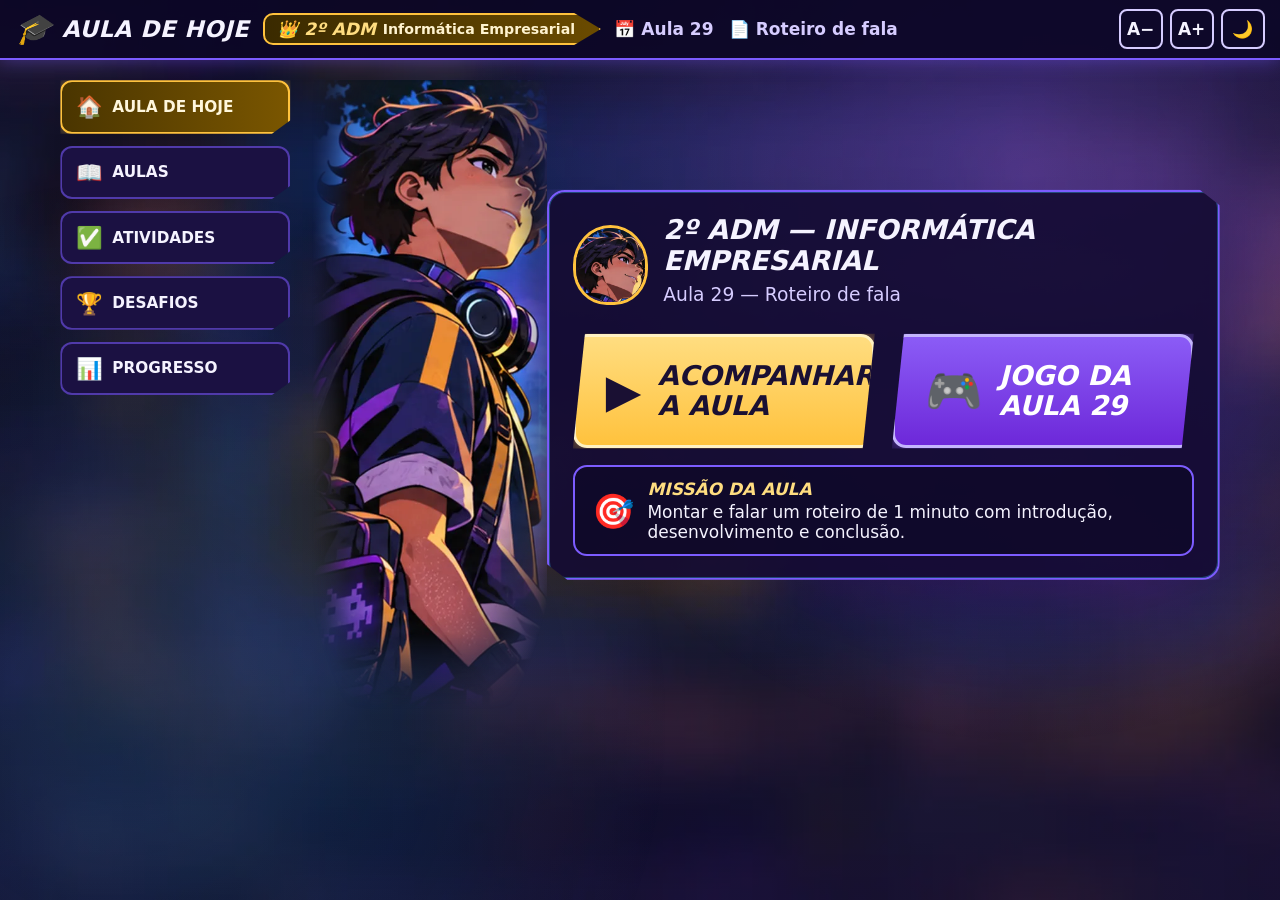
==== commit 39f080cd: "Área do professor mais clara e visual roxo/dourado em todas as páginas - professor.html: guia 'Como " ====
--- a/index.html
+++ b/index.html
@@ -82,8 +82,8 @@
       if (!hoje.length) return '<section class="hub-card"><h1>Nenhuma aula marcada para hoje.</h1><p>Veja todas em <b>Aulas</b>.</p></section>';
       return hoje.map((a) => {
         const d = DADOS[a.pasta]; if (!d) return "";
-        return '<section class="hub-card destaque"><div class="hub-cab"><span class="hub-escudo" aria-hidden="true">💻</span><div><h1>' + esc(SITE.turma || "") + (SITE.turma ? " — " : "") + esc(d.disciplina || "") + '</h1><p class="hub-sub">Aula ' + esc(num(a, d)) + " — " + esc(nomeCurto(d)) + "</p></div></div>" + botoes(a, d, true) +
-          '<div class="hub-missao"><span aria-hidden="true">🎯</span><div><b>Missão da aula</b><p>' + md(d.objetivo || "Acompanhar o conteúdo e participar do jogo.") + "</p></div></div></section>";
+        return (SITE.imagem ? '<div class="hub-hoje"><img class="hub-arte" src="' + esc(SITE.imagem) + '" alt="">' : "") + '<section class="hub-card destaque"><div class="hub-cab"><span class="hub-escudo" aria-hidden="true">' + (SITE.avatar ? '<img src="' + esc(SITE.avatar) + '" alt="">' : "💻") + '</span><div><h1>' + esc(SITE.turma || "") + (SITE.turma ? " — " : "") + esc(d.disciplina || "") + '</h1><p class="hub-sub">Aula ' + esc(num(a, d)) + " — " + esc(nomeCurto(d)) + "</p></div></div>" + botoes(a, d, true) +
+          '<div class="hub-missao"><span aria-hidden="true">🎯</span><div><b>Missão da aula</b><p>' + md(d.objetivo || "Acompanhar o conteúdo e participar do jogo.") + "</p></div></div></section>" + (SITE.imagem ? "</div>" : "");
       }).join("");
     },
     aulas() {
@@ -131,9 +131,11 @@
     const h = LISTA.find((a) => a.hoje), d = h && DADOS[h.pasta];
     $("#t-turma").innerHTML = SITE.turma ? '<span aria-hidden="true">👑</span> ' + esc(SITE.turma) + (SITE.disciplina ? " <small>" + esc(SITE.disciplina) + "</small>" : "") : "";
     $("#t-aula").innerHTML = d ? "<span>📅 Aula " + esc(num(h, d)) + "</span><span>📄 " + esc(nomeCurto(d)) + "</span>" : "";
-    if (SITE.imagem) document.body.insertAdjacentHTML("beforeend", '<img class="hub-arte" src="' + esc(SITE.imagem) + '" alt="">');
     mostrar(location.hash.slice(1) in VIEWS ? location.hash.slice(1) : "hoje");
   }
+  /* atalho do professor: 3 toques rápidos no 🎓 abrem a área do professor (que pede a frase) */
+  let toques = 0, tt = 0;
+  $(".hub-logo").addEventListener("click", () => { clearTimeout(tt); toques++; tt = setTimeout(() => (toques = 0), 1200); if (toques >= 3) location.href = "professor.html"; });
   carregar(0);
 })();
 </script>
--- a/motor/viva.css
+++ b/motor/viva.css
@@ -2,7 +2,7 @@
 /* Kit Aula Viva — estilos compartilhados. Cores conferidas para WCAG 2.1 AA (ferramentas/contraste.py). */
 :root {
   --escala: 1;
-  --azul: #0D47A1; --azul2: #1565C0; --azul-claro: #E3F2FD;
+  --azul: #4c1d95; --azul2: #6d28d9; --azul-claro: #ede9fe; --ouro: #ffc23d; --ouro2: #ffdd80; --noite: #140c33; --neon: #7c5cff;
   --texto: #1a1a2e; --texto2: #3d4152; --fundo: #F6F7FB; --cartao: #ffffff; --borda: #d5d9e4;
   --dourado: #FFB300; --dourado-claro: #FFF8E1;
   --roxo: #6A1B9A; --roxo-claro: #F3E5F5;
@@ -21,11 +21,12 @@
 button { font: inherit; cursor: pointer; color: inherit; background: #e8ebf3; border: 0; }
 a { color: var(--azul2); }
 code, pre, .py-editor, .pl-input { font-family: var(--mono); font-variant-ligatures: none !important; }
-.btn { background: var(--azul2); color: #fff; border-radius: 10px; padding: .55em 1em; font-weight: 600; border: 2px solid transparent; }
-.btn:hover { background: var(--azul); }
+.btn { background: linear-gradient(180deg, var(--ouro2), var(--ouro)); color: #1a1033; border-radius: 10px; padding: .55em 1em; font-weight: 800; border: 2px solid #e0a400; }
+.btn:hover { filter: brightness(1.05); box-shadow: 0 0 10px rgba(255, 194, 61, .6); }
 .btn.sec { background: #fff; color: var(--azul); border-color: var(--azul2); }
-.btn.ok { background: var(--verde); }
-.btn.perigo { background: var(--vermelho); }
+.btn.sec:hover { background: var(--azul-claro); box-shadow: none; }
+.btn.ok { background: var(--verde); color: #fff; border-color: var(--verde); }
+.btn.perigo { background: var(--vermelho); color: #fff; border-color: var(--vermelho); }
 .btn:disabled { opacity: .55; cursor: default; }
 :focus-visible { outline: 3px solid var(--dourado); outline-offset: 2px; }
 [hidden] { display: none !important; }
@@ -162,10 +163,10 @@
 /* ===== TV (palco 1600×900 escalado) ===== */
 body.tv { background: #000; overflow: hidden; height: 100vh; }
 .palco-envoltorio { width: 100vw; height: 100vh; display: flex; align-items: center; justify-content: center; }
-.palco { width: 1600px; height: 900px; flex: none; transform-origin: center; background: var(--fundo); padding: 60px 90px; font-size: 38px; overflow: hidden; position: relative; display: flex; flex-direction: column; justify-content: safe center; }
+.palco { width: 1600px; height: 900px; flex: none; transform-origin: center; background: #faf8ff; border-top: 14px solid var(--azul2); box-shadow: inset 0 -10px 0 var(--ouro); padding: 60px 90px; font-size: 38px; overflow: hidden; position: relative; display: flex; flex-direction: column; justify-content: safe center; }
 .palco .s-titulo { font-size: 1.6em; }
-.palco.t-hero { background: linear-gradient(135deg, #0D47A1, #0A2540); }
-.palco.t-hero .s-hero { color: #fff; } .palco.t-hero .s-hero h1 { font-size: 2.3em; } .palco.t-hero .hero-sub { color: #e3f2fd; font-size: 1.1em; }
+.palco.t-hero { background: radial-gradient(circle at 80% 15%, rgba(139, 92, 246, .45), transparent 50%), linear-gradient(160deg, #2a1260, #0c0726 70%); }
+.palco.t-hero .s-hero { color: #fff; } .palco.t-hero .s-hero h1 { font-size: 2.3em; color: var(--ouro2); font-style: italic; text-transform: uppercase; } .palco.t-hero .hero-sub { color: #d6ccff; font-size: 1.1em; }
 .palco.t-quadro { background: #2b2b2b; }
 .palco.t-demo .ed-linha, .palco.t-demo .saida pre { font-size: .9em; }
 .palco.t-demo.m-planilha .pl td, .palco.t-demo.m-planilha .pl th { font-size: .75em; }
@@ -177,8 +178,8 @@
 .tv-espera { color: #fff; font-family: var(--fonte); text-align: center; }
 
 /* ===== Celular do aluno ===== */
-body.aluno { font-size: calc(18px * var(--escala)); background: var(--fundo); }
-.topo { position: sticky; top: 0; z-index: 10; background: var(--azul); color: #fff; padding: 6px 8px; display: flex; align-items: center; gap: 5px; flex-wrap: nowrap; font-size: 15px; }
+body.aluno { font-size: calc(18px * var(--escala)); background: linear-gradient(rgba(12, 7, 38, .55), rgba(12, 7, 38, .8)), url("../img/fundo.webp") center / cover fixed, linear-gradient(180deg, #0c0726, #2a1260 60%, #5b2a8a); background-color: #140c33; min-height: 100vh; }
+.topo { position: sticky; top: 0; z-index: 10; background: rgba(12, 7, 38, .95); border-bottom: 2px solid var(--neon); box-shadow: 0 0 14px rgba(124, 92, 255, .45); color: #fff; padding: 6px 8px; display: flex; align-items: center; gap: 5px; flex-wrap: nowrap; font-size: 15px; }
 .topo .tit { flex: 1; min-width: 0; font-weight: 700; white-space: nowrap; overflow: hidden; text-overflow: ellipsis; font-size: .9em; }
 .topo button { background: rgba(255,255,255,.16); color: #fff; border-radius: 8px; min-width: 2.15em; height: 2.3em; padding: 0 .3em; flex: none; }
 @media (max-width: 400px) { .topo .tit { display: none; } .topo { justify-content: space-between; } }
@@ -187,23 +188,23 @@
 .status.ao-vivo { background: #c8f7c5; color: #14532d; } .status.offline { background: #ffe0b2; color: #6b2e00; }
 #adesivos { font-weight: 700; } #adesivos.pulo { animation: pulo .5s; }
 @keyframes pulo { 50% { transform: scale(1.35); } }
-.aviso-barra { background: var(--dourado-claro); border-bottom: 2px solid var(--dourado); padding: .4em .7em; font-size: .85em; display: flex; gap: .5em; align-items: center; flex-wrap: wrap; }
+.aviso-barra { color: var(--texto); background: var(--dourado-claro); border-bottom: 2px solid var(--dourado); padding: .4em .7em; font-size: .85em; display: flex; gap: .5em; align-items: center; flex-wrap: wrap; }
 .aviso-barra .btn { padding: .3em .7em; }
 main.aula { padding: .9em .8em 6.5em; max-width: 760px; margin: 0 auto; }
-.slide.ctx-aluno { background: var(--cartao); border-radius: var(--raio); padding: 1em; box-shadow: 0 2px 10px rgba(20,30,60,.08); }
+.slide.ctx-aluno { background: var(--cartao); border-radius: var(--raio); padding: 1em; border: 2px solid var(--neon); box-shadow: 0 0 18px rgba(124, 92, 255, .45); }
 .ctx-aluno .s-titulo { font-size: 1.35em; }
-.ctx-aluno.t-hero { background: linear-gradient(135deg, #0D47A1, #0A2540); }
-.ctx-aluno.t-hero .s-hero { color: #fff; } .ctx-aluno.t-hero .hero-sub { color: #e3f2fd; }
+.ctx-aluno.t-hero { background: radial-gradient(circle at 80% 10%, rgba(139, 92, 246, .45), transparent 55%), linear-gradient(160deg, #2a1260, #0c0726); }
+.ctx-aluno.t-hero .s-hero { color: #fff; } .ctx-aluno.t-hero .s-hero h1 { color: var(--ouro2); font-style: italic; text-transform: uppercase; } .ctx-aluno.t-hero .hero-sub { color: #d6ccff; }
 .ctx-aluno .ed-linha, .ctx-aluno .saida pre { font-size: .85em; }
 .ctx-aluno .cartas { grid-template-columns: repeat(auto-fit, minmax(min(100%, 8.5em), 1fr)); }
 .ctx-aluno .op { min-height: 2.8em; }
-.navbar { font-size: 17px; position: fixed; left: 0; right: 0; bottom: 0; background: #fff; border-top: 2px solid var(--borda); display: flex; gap: .5em; padding: .5em .6em calc(.5em + env(safe-area-inset-bottom)); align-items: center; z-index: 10; }
+.navbar { font-size: 17px; position: fixed; left: 0; right: 0; bottom: 0; background: rgba(12, 7, 38, .96); border-top: 2px solid var(--neon); display: flex; gap: .5em; padding: .5em .6em calc(.5em + env(safe-area-inset-bottom)); align-items: center; z-index: 10; }
 .navbar .btn { flex: 1; min-height: 2.8em; }
-.navbar .pos { font-size: .8em; color: var(--texto2); min-width: 3.5em; text-align: center; }
+.navbar .pos { font-size: .8em; color: #d6ccff; min-width: 3.5em; text-align: center; }
 .trava { text-align: center; padding: 1.2em .8em; }
 .trava input { font-size: 1.2em; padding: .4em; width: 9em; text-align: center; border: 2px solid var(--azul2); border-radius: 8px; text-transform: lowercase; }
 .demo-repetir { margin-top: .6em; display: flex; gap: .5em; flex-wrap: wrap; }
-.feedback-box { background: #fff; border-radius: var(--raio); padding: 1em; margin-top: 1em; border: 2px solid var(--borda); }
+.feedback-box { background: #fff; border-radius: var(--raio); padding: 1em; margin-top: 1em; border: 2px solid var(--neon); box-shadow: 0 0 14px rgba(124, 92, 255, .35); }
 .emojis { display: flex; justify-content: space-between; gap: .3em; margin: .5em 0; }
 .emojis button { font-size: 1.8em; background: #f1f3f8; border-radius: 12px; flex: 1; padding: .2em 0; }
 .emojis button.sel { background: var(--dourado); }
@@ -211,7 +212,7 @@
 .resp-texto { width: 100%; font: inherit; padding: .5em; border: 2px solid var(--borda); border-radius: 10px; }
 
 /* ===== Toast ===== */
-#viva-toast { position: fixed; left: 50%; bottom: 5.5em; transform: translateX(-50%) translateY(20px); background: #263238; color: #fff; padding: .6em 1em; border-radius: 12px; opacity: 0; pointer-events: none; transition: .25s; z-index: 50; max-width: 90vw; text-align: center; font-size: 1rem; }
+#viva-toast { position: fixed; left: 50%; bottom: 5.5em; transform: translateX(-50%) translateY(20px); background: #2a1260; border: 2px solid var(--neon); color: #fff; padding: .6em 1em; border-radius: 12px; opacity: 0; pointer-events: none; transition: .25s; z-index: 50; max-width: 90vw; text-align: center; font-size: 1rem; }
 #viva-toast.mostra { opacity: 1; transform: translateX(-50%); }
 #viva-toast.ok { background: var(--verde); }
 
@@ -261,3 +262,7 @@
 .tv-btn-qr { position: fixed; top: 10px; right: 10px; z-index: 10; opacity: .2; background: #fff; color: #111; border-radius: 10px; padding: 8px 14px; font-size: 18px; }
 .tv-btn-qr:hover, .tv-btn-qr:focus { opacity: 1; }
 .links-alunos label { display: block; font-weight: 700; margin-top: .7em; } .links-alunos .linha { display: flex; gap: .4em; } .links-alunos input { flex: 1; font: 15px var(--mono); padding: .4em; }
+
+/* títulos no estilo do painel de jogo */
+.ctx-aluno .s-titulo, .palco .s-titulo { font-style: italic; letter-spacing: -.01em; }
+.demo-repetir .btn { box-shadow: 0 0 12px rgba(255, 194, 61, .45); }
--- a/motor/viva-hub.css
+++ b/motor/viva-hub.css
@@ -7,10 +7,12 @@
   --h-menu: #1b1142; --h-tinta: #1a1033;
 }
 html.hub-claro { --h-fundo1: #e9e4ff; --h-fundo2: #c7d2fe; --h-por: #fdba74; --h-painel: rgba(255, 255, 255, .95); --h-borda: #6d28d9; --h-borda2: #0369a1; --h-texto: #1a1033; --h-texto2: #3b2a73; --h-menu: #ffffff; }
-body.hub { margin: 0; min-height: 100vh; color: var(--h-texto); font-size: calc(17px * var(--escala)); background: linear-gradient(180deg, var(--h-fundo1) 0%, var(--h-fundo2) 55%, var(--h-por) 100%); background-attachment: fixed; }
+body.hub { margin: 0; min-height: 100vh; color: var(--h-texto); font-size: calc(17px * var(--escala)); background: linear-gradient(rgba(12, 7, 38, .35), rgba(12, 7, 38, .6)), url("../img/fundo.webp") center / cover fixed, linear-gradient(180deg, var(--h-fundo1) 0%, var(--h-fundo2) 55%, var(--h-por) 100%); background-color: var(--h-fundo1); }
+html.hub-claro body.hub { background: linear-gradient(180deg, var(--h-fundo1) 0%, var(--h-fundo2) 55%, var(--h-por) 100%) fixed; }
 .hub-fundo { position: fixed; inset: 0; pointer-events: none; z-index: 0; overflow: hidden; }
 .hub-fundo::before { content: ""; position: absolute; inset: 0; background: radial-gradient(circle at 80% 20%, rgba(139, 92, 246, .35), transparent 45%), radial-gradient(circle at 10% 80%, rgba(56, 189, 248, .18), transparent 40%); }
-.hub-cidade { position: absolute; bottom: 0; left: 0; width: 100%; height: 45vh; fill: rgba(8, 4, 24, .75); }
+.hub-cidade { position: absolute; bottom: 0; left: 0; width: 100%; height: 45vh; fill: rgba(8, 4, 24, .75); display: none; }
+html.hub-claro .hub-cidade { display: block; }
 .hub-cidade .janelas rect { fill: #ffcf66; opacity: .7; }
 html.hub-claro .hub-cidade { fill: rgba(60, 40, 120, .18); } html.hub-claro .hub-cidade .janelas rect { opacity: .3; }
 
@@ -99,6 +101,9 @@
 }
 html.alto-contraste body.hub { background: #000; } html.alto-contraste .hub-card, html.alto-contraste .hub-menu button { background: #000; border-color: #fff; }
 
-/* ilustração opcional (SITE.imagem em aulas.js), só em tela grande */
-.hub-arte { position: fixed; right: 1vw; bottom: 0; height: 72vh; max-width: 30vw; object-fit: contain; z-index: 0; pointer-events: none; }
-@media (max-width: 1250px) { .hub-arte { display: none; } }
+/* personagem (SITE.imagem) ao lado do cartão da aula de hoje, como na arte conceito */
+.hub-hoje { display: grid; grid-template-columns: minmax(180px, 26%) 1fr; align-items: end; gap: 0; }
+.hub-hoje .hub-arte { width: 100%; max-height: 78vh; object-fit: contain; object-position: bottom; align-self: end; margin-right: -2em; position: relative; z-index: 0; -webkit-mask-image: radial-gradient(ellipse 62% 70% at 50% 42%, #000 62%, transparent 100%); mask-image: radial-gradient(ellipse 62% 70% at 50% 42%, #000 62%, transparent 100%); }
+.hub-hoje .hub-card { position: relative; z-index: 1; align-self: center; }
+.hub-escudo img { width: 100%; height: 100%; object-fit: cover; border-radius: 50% 50% 45% 45%; }
+@media (max-width: 1000px) { .hub-hoje { grid-template-columns: 1fr; } .hub-hoje .hub-arte { display: none; } }
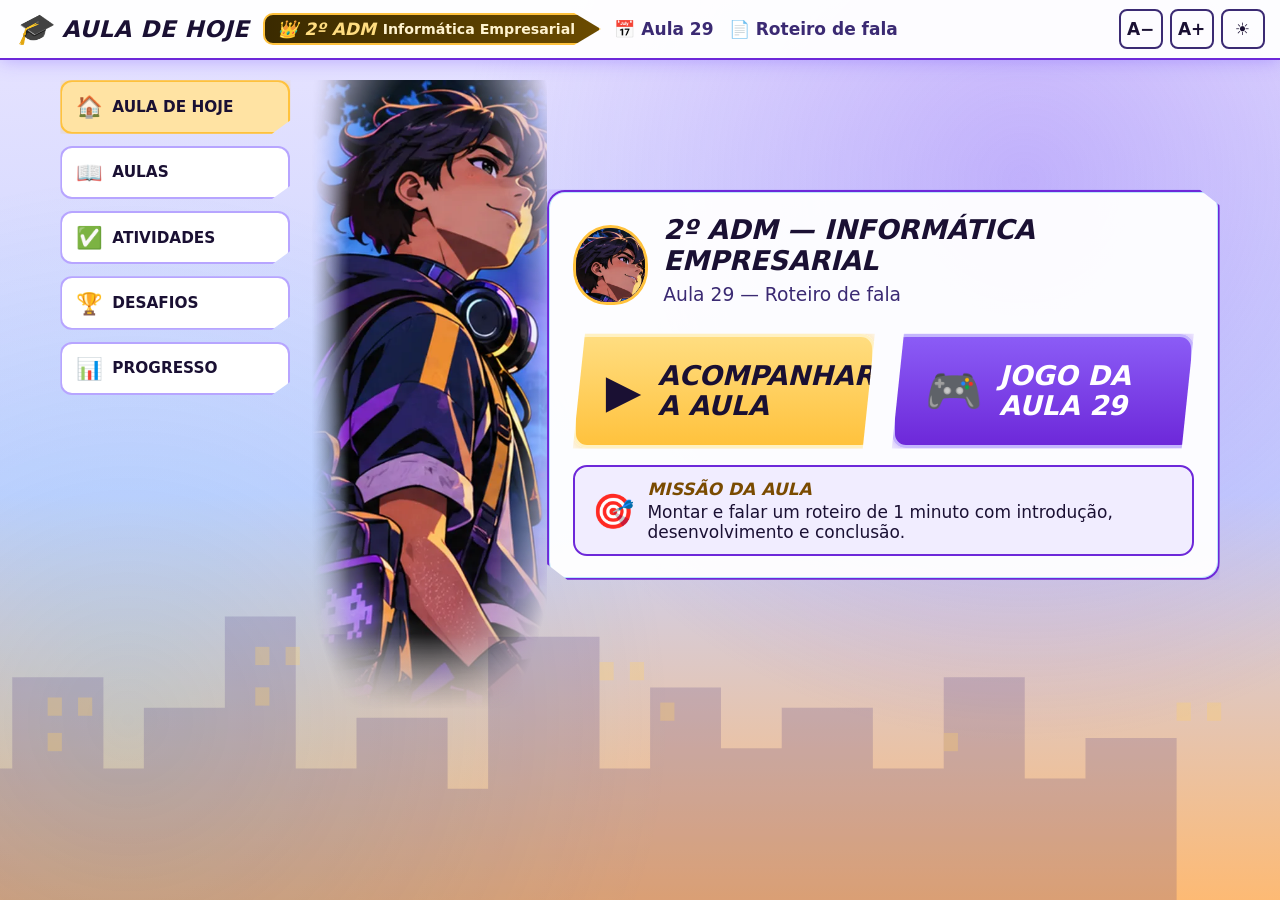
==== commit 94645b36: "Chamada ao vivo, tema claro/escuro no celular e travas - painel: 👥 conta aparelhos, mostra nome, nº," ====
--- a/index.html
+++ b/index.html
@@ -2,6 +2,7 @@
 <html lang="pt-BR">
 <head>
 <meta charset="UTF-8">
+<meta name="color-scheme" content="light dark">
 <meta name="viewport" content="width=device-width, initial-scale=1, viewport-fit=cover">
 <meta name="theme-color" content="#140c33">
 <title>Aula de hoje</title>
@@ -20,7 +21,7 @@
   <div class="hub-a11y">
     <button type="button" data-a11y="menos" aria-label="Diminuir letra">A−</button>
     <button type="button" data-a11y="mais" aria-label="Aumentar letra">A+</button>
-    <button type="button" id="b-tema" aria-label="Tema claro ou escuro">🌙</button>
+    <button type="button" data-a11y="tema" aria-label="Tema">🌙</button>
   </div>
 </header>
 
@@ -48,11 +49,7 @@
   const DADOS = {};
   V.a11y.init({});
 
-  /* tema claro/escuro */
-  const temaAtual = () => V.store.get("viva:hub-tema", "escuro");
-  const tema = () => { document.documentElement.classList.toggle("hub-claro", temaAtual() === "claro"); $("#b-tema").textContent = temaAtual() === "claro" ? "☀️" : "🌙"; };
-  $("#b-tema").onclick = () => { V.store.set("viva:hub-tema", temaAtual() === "claro" ? "escuro" : "claro"); tema(); };
-  tema();
+  /* tema: o mesmo botão das outras páginas (claro, escuro, alto contraste) */
 
   /* lê o aula.js de cada aula, uma de cada vez */
   function carregar(i) {
--- a/motor/viva.css
+++ b/motor/viva.css
@@ -3,7 +3,7 @@
 :root {
   --escala: 1;
   --azul: #4c1d95; --azul2: #6d28d9; --azul-claro: #ede9fe; --ouro: #ffc23d; --ouro2: #ffdd80; --noite: #140c33; --neon: #7c5cff;
-  --texto: #1a1a2e; --texto2: #3d4152; --fundo: #F6F7FB; --cartao: #ffffff; --borda: #d5d9e4;
+  --texto: #1a1a2e; --texto2: #3d4152; --fundo: #F6F7FB; --cartao: #ffffff; --sup: #ffffff; --borda: #d5d9e4; --verde-texto: #1b5e20;
   --dourado: #FFB300; --dourado-claro: #FFF8E1;
   --roxo: #6A1B9A; --roxo-claro: #F3E5F5;
   --verde: #2E7D32; --verde-claro: #E8F5E9;
@@ -23,7 +23,7 @@
 code, pre, .py-editor, .pl-input { font-family: var(--mono); font-variant-ligatures: none !important; }
 .btn { background: linear-gradient(180deg, var(--ouro2), var(--ouro)); color: #1a1033; border-radius: 10px; padding: .55em 1em; font-weight: 800; border: 2px solid #e0a400; }
 .btn:hover { filter: brightness(1.05); box-shadow: 0 0 10px rgba(255, 194, 61, .6); }
-.btn.sec { background: #fff; color: var(--azul); border-color: var(--azul2); }
+.btn.sec { background: var(--sup); color: var(--azul); border-color: var(--azul2); }
 .btn.sec:hover { background: var(--azul-claro); box-shadow: none; }
 .btn.ok { background: var(--verde); color: #fff; border-color: var(--verde); }
 .btn.perigo { background: var(--vermelho); color: #fff; border-color: var(--vermelho); }
@@ -56,12 +56,12 @@
 .quadro-linhas p.digitando::after { color: #fff; content: "▮"; }
 .quadro-linhas code { background: transparent; color: var(--giz-amarelo); }
 .ativ-meta { display: flex; gap: .6em; flex-wrap: wrap; margin-bottom: .5em; }
-.ativ-meta span { background: var(--verde-claro); color: #1b5e20; border-radius: 99px; padding: .2em .8em; font-weight: 600; font-size: .85em; }
+.ativ-meta span { background: var(--verde-claro); color: var(--verde-texto); border-radius: 99px; padding: .2em .8em; font-weight: 600; font-size: .85em; }
 .ativ-itens li { margin: .4em 0; line-height: 1.4; }
 .ativ-itens label { display: flex; gap: .5em; align-items: flex-start; }
 .ativ-itens input { width: 1.4em; height: 1.4em; flex: none; margin-top: .1em; }
 .quiz-ops { display: grid; gap: .5em; }
-.op { text-align: left; background: #fff; border: 2px solid var(--borda); border-radius: 10px; padding: .55em .8em; line-height: 1.3; color: var(--texto); }
+.op { text-align: left; background: var(--sup); border: 2px solid var(--borda); border-radius: 10px; padding: .55em .8em; line-height: 1.3; color: var(--texto); }
 .op b { display: inline-block; min-width: 1.5em; color: var(--azul); }
 .op.certa { background: var(--verde-claro); border-color: var(--verde); }
 .op.errada { background: var(--vermelho-claro); border-color: var(--vermelho); }
@@ -71,15 +71,15 @@
 .carta .frente, .carta .verso { display: block; line-height: 1.3; overflow-wrap: anywhere; }
 .carta, .chip, .grupo, .op { min-width: 0; overflow-wrap: anywhere; }
 .carta .verso { display: none; }
-.carta.virada { background: #fff; border-color: var(--verde); }
+.carta.virada { background: var(--sup); border-color: var(--verde); }
 .carta.virada .frente { display: none; } .carta.virada .verso { display: block; }
 .carta:not(.virada) .frente { font-weight: 700; font-size: 1.1em; }
 .classif-itens { display: flex; flex-wrap: wrap; gap: .4em; margin: .4em 0 .8em; min-height: 2em; }
-.chip { background: #fff; border: 2px solid var(--azul2); border-radius: 99px; padding: .35em .8em; color: var(--texto); display: inline-block; }
+.chip { background: var(--sup); border: 2px solid var(--azul2); border-radius: 99px; padding: .35em .8em; color: var(--texto); display: inline-block; }
 .chip.sel { background: var(--dourado); border-color: #8a5a00; }
 .chip.fixo { border-color: var(--verde); background: var(--verde-claro); margin: .15em; }
 .classif-grupos { display: grid; grid-template-columns: repeat(auto-fit, minmax(200px, 1fr)); gap: .6em; }
-.grupo { border: 2px dashed var(--azul2); border-radius: 12px; padding: .5em; min-height: 5em; background: #fff; }
+.grupo { border: 2px dashed var(--azul2); border-radius: 12px; padding: .5em; min-height: 5em; background: var(--sup); }
 .grupo-nome { font-weight: 700; color: var(--azul); margin-bottom: .3em; }
 .treme { animation: treme .4s; }
 @keyframes treme { 25% { transform: translateX(-6px); } 75% { transform: translateX(6px); } }
@@ -100,7 +100,7 @@
 .digitando::after { content: "▌"; color: var(--dourado); animation: pisca 1s steps(1) infinite; }
 @keyframes pisca { 50% { opacity: 0; } }
 .hl-kw { color: #ff7b72; } .hl-str { color: #a5d6ff; } .hl-num { color: #79c0ff; } .hl-com { color: #8b949e; } .hl-bi { color: #d2a8ff; } .hl-op { color: #e6edf3; }
-.saida { margin-top: .5em; background: #fff; border: 2px solid var(--verde); border-radius: 10px; }
+.saida { margin-top: .5em; background: var(--sup); border: 2px solid var(--verde); border-radius: 10px; }
 .saida-rot { background: var(--verde); color: #fff; font-weight: 700; padding: .2em .7em; font-size: .75em; }
 .saida pre, pre.codigo { margin: 0; padding: .5em .8em; white-space: pre-wrap; font-family: var(--mono); }
 pre.codigo { background: var(--cod-fundo); color: var(--cod-texto); border-radius: 10px; }
@@ -141,7 +141,7 @@
 /* python */
 .py-editor { width: 100%; background: var(--cod-fundo); color: var(--cod-texto); border: 0; border-radius: 10px; padding: .6em; font-size: .95em; line-height: 1.45; tab-size: 4; resize: vertical; }
 .py-botoes { display: flex; gap: .5em; margin: .5em 0; }
-.py-saida { background: #fff; border: 2px solid var(--borda); border-radius: 10px; padding: .5em; min-height: 2.5em; white-space: pre-wrap; margin: 0; }
+.py-saida { background: var(--sup); border: 2px solid var(--borda); border-radius: 10px; padding: .5em; min-height: 2.5em; white-space: pre-wrap; margin: 0; }
 .py-saida.erro { border-color: var(--vermelho); color: #8e1b1b; background: var(--vermelho-claro); }
 .py-saida.ok { border-color: var(--verde); background: var(--verde-claro); }
 
@@ -156,7 +156,7 @@
 .modo-apoio .apoio-box { display: flex; }
 .apoio-emoji { font-size: 2.2em; }
 .apoio-box p { margin: 0; font-size: 1.1em; font-weight: 600; line-height: 1.35; }
-.glossario, .dica { margin-top: .8em; background: #fff; border: 2px solid var(--borda); border-radius: 10px; padding: .4em .7em; }
+.glossario, .dica { margin-top: .8em; background: var(--sup); border: 2px solid var(--borda); border-radius: 10px; padding: .4em .7em; }
 .glossario summary, .dica summary { font-weight: 700; cursor: pointer; }
 .glossario dt { font-weight: 700; margin-top: .4em; } .glossario dd { margin: 0 0 .2em; }
 
@@ -165,6 +165,8 @@
 .palco-envoltorio { width: 100vw; height: 100vh; display: flex; align-items: center; justify-content: center; }
 .palco { width: 1600px; height: 900px; flex: none; transform-origin: center; background: #faf8ff; border-top: 14px solid var(--azul2); box-shadow: inset 0 -10px 0 var(--ouro); padding: 60px 90px; font-size: 38px; overflow: hidden; position: relative; display: flex; flex-direction: column; justify-content: safe center; }
 .palco .s-titulo { font-size: 1.6em; }
+.palco > *, .palco .slide > * { flex-shrink: 0; }
+.palco .classif-itens .chip { font-size: .9em; }
 .palco.t-hero { background: radial-gradient(circle at 80% 15%, rgba(139, 92, 246, .45), transparent 50%), linear-gradient(160deg, #2a1260, #0c0726 70%); }
 .palco.t-hero .s-hero { color: #fff; } .palco.t-hero .s-hero h1 { font-size: 2.3em; color: var(--ouro2); font-style: italic; text-transform: uppercase; } .palco.t-hero .hero-sub { color: #d6ccff; font-size: 1.1em; }
 .palco.t-quadro { background: #2b2b2b; }
@@ -179,12 +181,12 @@
 
 /* ===== Celular do aluno ===== */
 body.aluno { font-size: calc(18px * var(--escala)); background: linear-gradient(rgba(12, 7, 38, .55), rgba(12, 7, 38, .8)), url("../img/fundo.webp") center / cover fixed, linear-gradient(180deg, #0c0726, #2a1260 60%, #5b2a8a); background-color: #140c33; min-height: 100vh; }
-.topo { position: sticky; top: 0; z-index: 10; background: rgba(12, 7, 38, .95); border-bottom: 2px solid var(--neon); box-shadow: 0 0 14px rgba(124, 92, 255, .45); color: #fff; padding: 6px 8px; display: flex; align-items: center; gap: 5px; flex-wrap: nowrap; font-size: 15px; }
+.topo { position: sticky; top: 0; z-index: 10; background: #0c0726; border-bottom: 2px solid var(--neon); box-shadow: 0 0 14px rgba(124, 92, 255, .45); color: #fff; padding: 6px 8px; display: flex; align-items: center; gap: 5px; flex-wrap: nowrap; font-size: 15px; }
 .topo .tit { flex: 1; min-width: 0; font-weight: 700; white-space: nowrap; overflow: hidden; text-overflow: ellipsis; font-size: .9em; }
 .topo button { background: rgba(255,255,255,.16); color: #fff; border-radius: 8px; min-width: 2.15em; height: 2.3em; padding: 0 .3em; flex: none; }
 @media (max-width: 400px) { .topo .tit { display: none; } .topo { justify-content: space-between; } }
 .topo button[aria-pressed="true"], .topo button.ativo { background: var(--dourado); color: #1a1a2e; }
-.status { font-size: 12px; padding: .15em .55em; border-radius: 99px; background: #fff; color: var(--texto); white-space: nowrap; flex: none; }
+.status { font-size: 12px; padding: .15em .55em; border-radius: 99px; background: #fff; color: #1a1a2e; white-space: nowrap; flex: none; }
 .status.ao-vivo { background: #c8f7c5; color: #14532d; } .status.offline { background: #ffe0b2; color: #6b2e00; }
 #adesivos { font-weight: 700; } #adesivos.pulo { animation: pulo .5s; }
 @keyframes pulo { 50% { transform: scale(1.35); } }
@@ -198,13 +200,13 @@
 .ctx-aluno .ed-linha, .ctx-aluno .saida pre { font-size: .85em; }
 .ctx-aluno .cartas { grid-template-columns: repeat(auto-fit, minmax(min(100%, 8.5em), 1fr)); }
 .ctx-aluno .op { min-height: 2.8em; }
-.navbar { font-size: 17px; position: fixed; left: 0; right: 0; bottom: 0; background: rgba(12, 7, 38, .96); border-top: 2px solid var(--neon); display: flex; gap: .5em; padding: .5em .6em calc(.5em + env(safe-area-inset-bottom)); align-items: center; z-index: 10; }
+.navbar { font-size: 17px; position: fixed; left: 0; right: 0; bottom: 0; background: #0c0726; border-top: 2px solid var(--neon); display: flex; gap: .5em; padding: .5em .6em calc(.5em + env(safe-area-inset-bottom)); align-items: center; z-index: 10; }
 .navbar .btn { flex: 1; min-height: 2.8em; }
 .navbar .pos { font-size: .8em; color: #d6ccff; min-width: 3.5em; text-align: center; }
 .trava { text-align: center; padding: 1.2em .8em; }
 .trava input { font-size: 1.2em; padding: .4em; width: 9em; text-align: center; border: 2px solid var(--azul2); border-radius: 8px; text-transform: lowercase; }
 .demo-repetir { margin-top: .6em; display: flex; gap: .5em; flex-wrap: wrap; }
-.feedback-box { background: #fff; border-radius: var(--raio); padding: 1em; margin-top: 1em; border: 2px solid var(--neon); box-shadow: 0 0 14px rgba(124, 92, 255, .35); }
+.feedback-box { background: var(--sup); border-radius: var(--raio); padding: 1em; margin-top: 1em; border: 2px solid var(--neon); box-shadow: 0 0 14px rgba(124, 92, 255, .35); }
 .emojis { display: flex; justify-content: space-between; gap: .3em; margin: .5em 0; }
 .emojis button { font-size: 1.8em; background: #f1f3f8; border-radius: 12px; flex: 1; padding: .2em 0; }
 .emojis button.sel { background: var(--dourado); }
@@ -266,3 +268,40 @@
 /* títulos no estilo do painel de jogo */
 .ctx-aluno .s-titulo, .palco .s-titulo { font-style: italic; letter-spacing: -.01em; }
 .demo-repetir .btn { box-shadow: 0 0 12px rgba(255, 194, 61, .45); }
+
+/* ===== Tema do celular: claro | escuro | alto contraste (botão 🌓) =====
+   color-scheme avisa o Chrome/Samsung que a página tem tema escuro próprio, então eles não "escurecem à força". */
+body.aluno { color-scheme: light; }
+html.tema-escuro body.aluno {
+  color-scheme: dark;
+  --cartao: #1a1238; --sup: #251a50; --texto: #f2eeff; --texto2: #cfc5f5; --borda: #5d4ba3; --verde-texto: #b9f5c6;
+  --azul: #cdbcff; --azul2: #a58bff; --azul-claro: #2e2263;
+  --dourado-claro: #3a2d0a; --roxo: #c39bff; --roxo-claro: #2c1a4f;
+  --verde: #6fdc86; --verde-claro: #143d22; --vermelho: #ff8a8a; --vermelho-claro: #4a1818; --laranja: #ffb17a; --laranja-claro: #41230c;
+}
+html.tema-escuro body.aluno :is(.s-tag, .saida-rot, .btn.ok, .btn.perigo) { color: #140c33; }
+html.tema-escuro #viva-toast.ok { color: #140c33; }
+html.tema-escuro body.aluno .s-tag.tut { color: #fff; }
+html.tema-escuro body.aluno .py-saida.erro { color: #ffd0d0; }
+html.tema-escuro body.aluno .chip.sel { color: #1a1033; }
+html.tema-escuro body.aluno :is(.trava input, .resp-texto, .des-txt input) { background: var(--sup); color: var(--texto); }
+html.tema-escuro body.aluno .emojis button { background: #2e2263; }
+/* ferramentas imitadas (planilha, carta, desenho, menus) continuam claras, como na tela real */
+html.tema-escuro body.aluno :is(.demo-carta, .pl-fx, table.pl, .desenho canvas, .menu-it, kbd),
+html.alto-contraste body.aluno :is(.demo-carta, .pl-fx, table.pl, .desenho canvas, .menu-it, kbd) {
+  --texto: #1a1a2e; --texto2: #3d4152; --borda: #d5d9e4; --azul: #4c1d95; --azul2: #6d28d9; --roxo: #6A1B9A; --verde: #2E7D32; --dourado-claro: #FFF8E1; --sup: #fff;
+  color: var(--texto);
+}
+html.tema-escuro body.aluno .ct-rot { color: #fff; }
+
+/* chamada no celular */
+.chamada-fundo { position: fixed; inset: 0; z-index: 60; background: rgba(12, 7, 38, .85); display: flex; align-items: center; justify-content: center; padding: 1em; overflow: auto; }
+.chamada-caixa { background: var(--cartao); color: var(--texto); border: 2px solid var(--neon); border-radius: var(--raio); padding: 1.1em; width: min(100%, 26em); }
+.chamada-caixa .ch-msg { color: var(--vermelho); font-weight: 700; min-height: 1.2em; }
+.cod-ap { display: block; font: 700 .8em var(--mono); color: var(--ouro2); letter-spacing: .08em; }
+html.tema-escuro body.aluno select.resp-texto { background: var(--sup); color: var(--texto); }
+.cod-flutua { position: fixed; right: 6px; bottom: 6px; z-index: 9; background: #0c0726; color: var(--ouro2); border: 1px solid var(--neon); border-radius: 8px; padding: .15em .45em; font: 700 13px var(--mono); }
+.j-espera { pointer-events: none; opacity: .55; filter: grayscale(.4); } .j-espera-msg { display: block; margin-top: .4em; font-weight: 700; color: var(--texto); }
+html.alto-contraste body.aluno .slide { --texto2: #e8e8e8; }
+html.alto-contraste body.aluno .chamada-caixa { background: #000; color: #fff; border-color: #fff; }
+html.alto-contraste body.aluno .slide a { color: #ffe082; }
